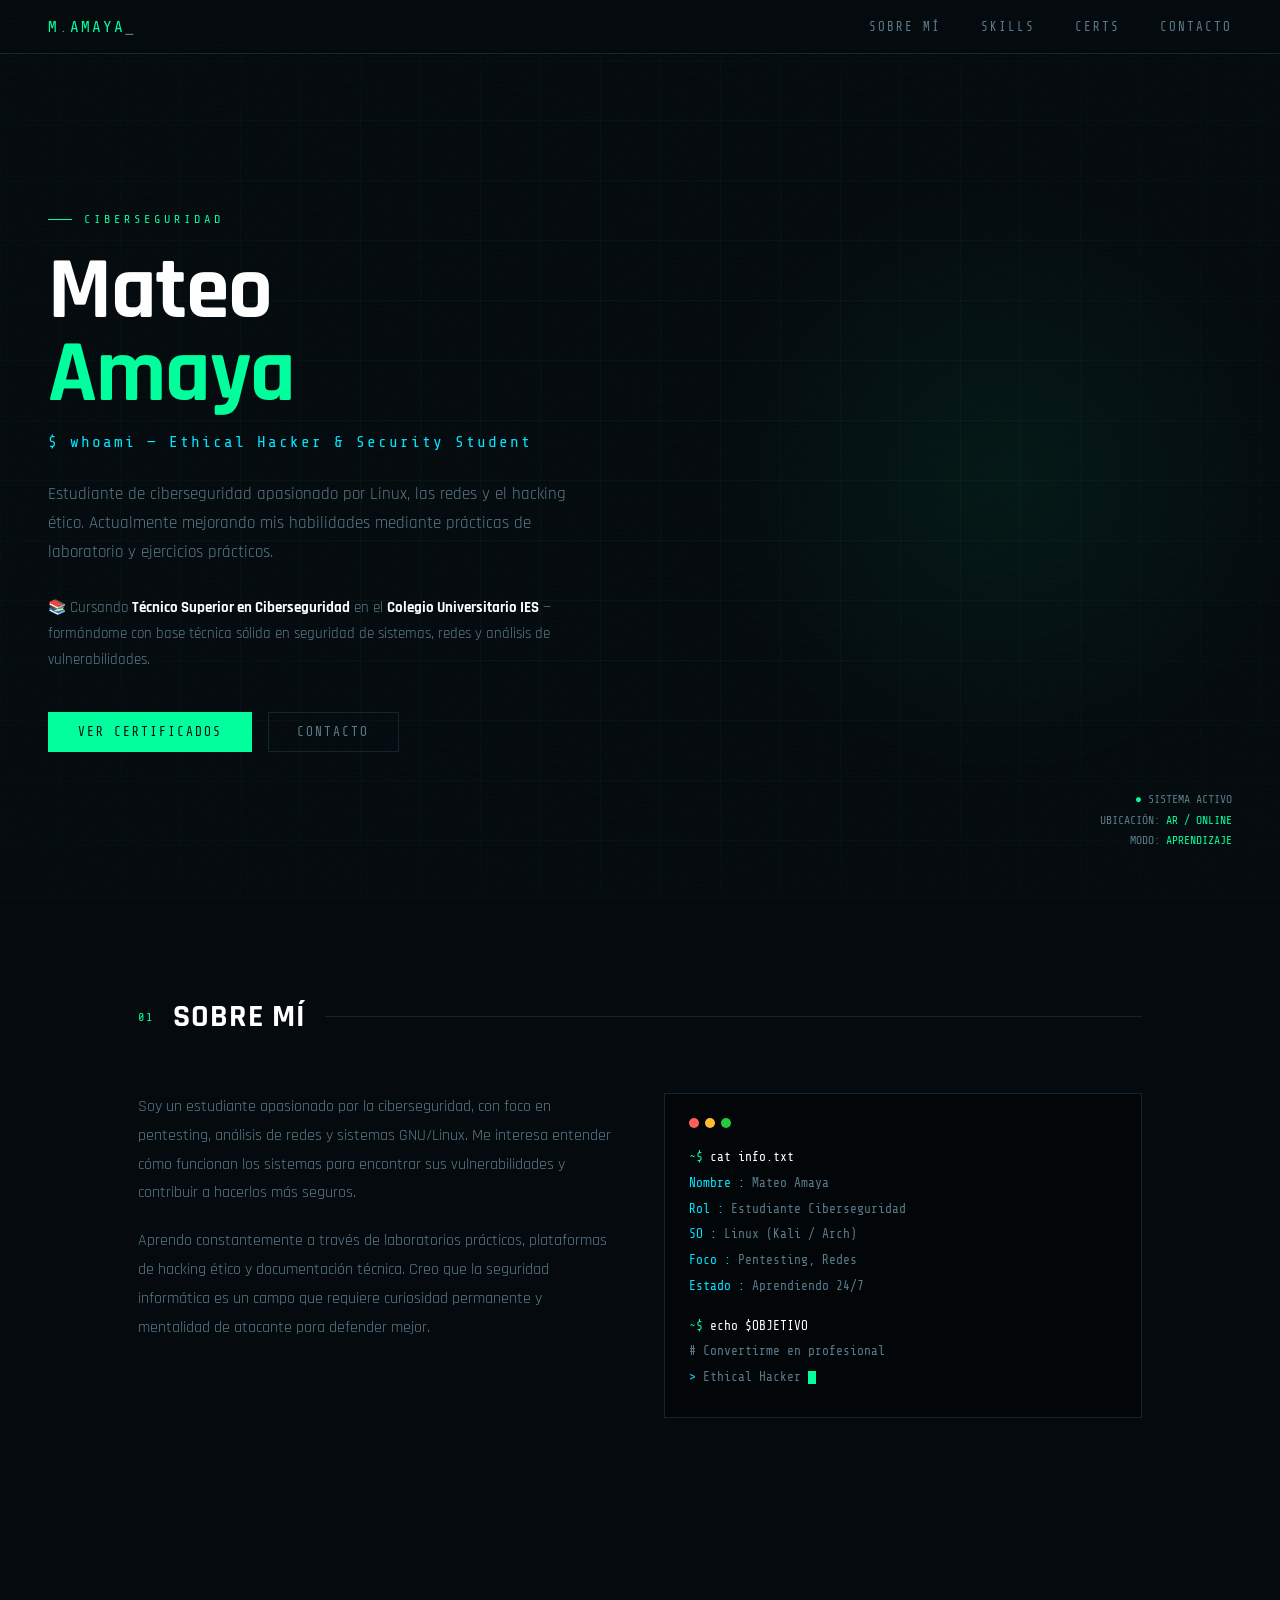
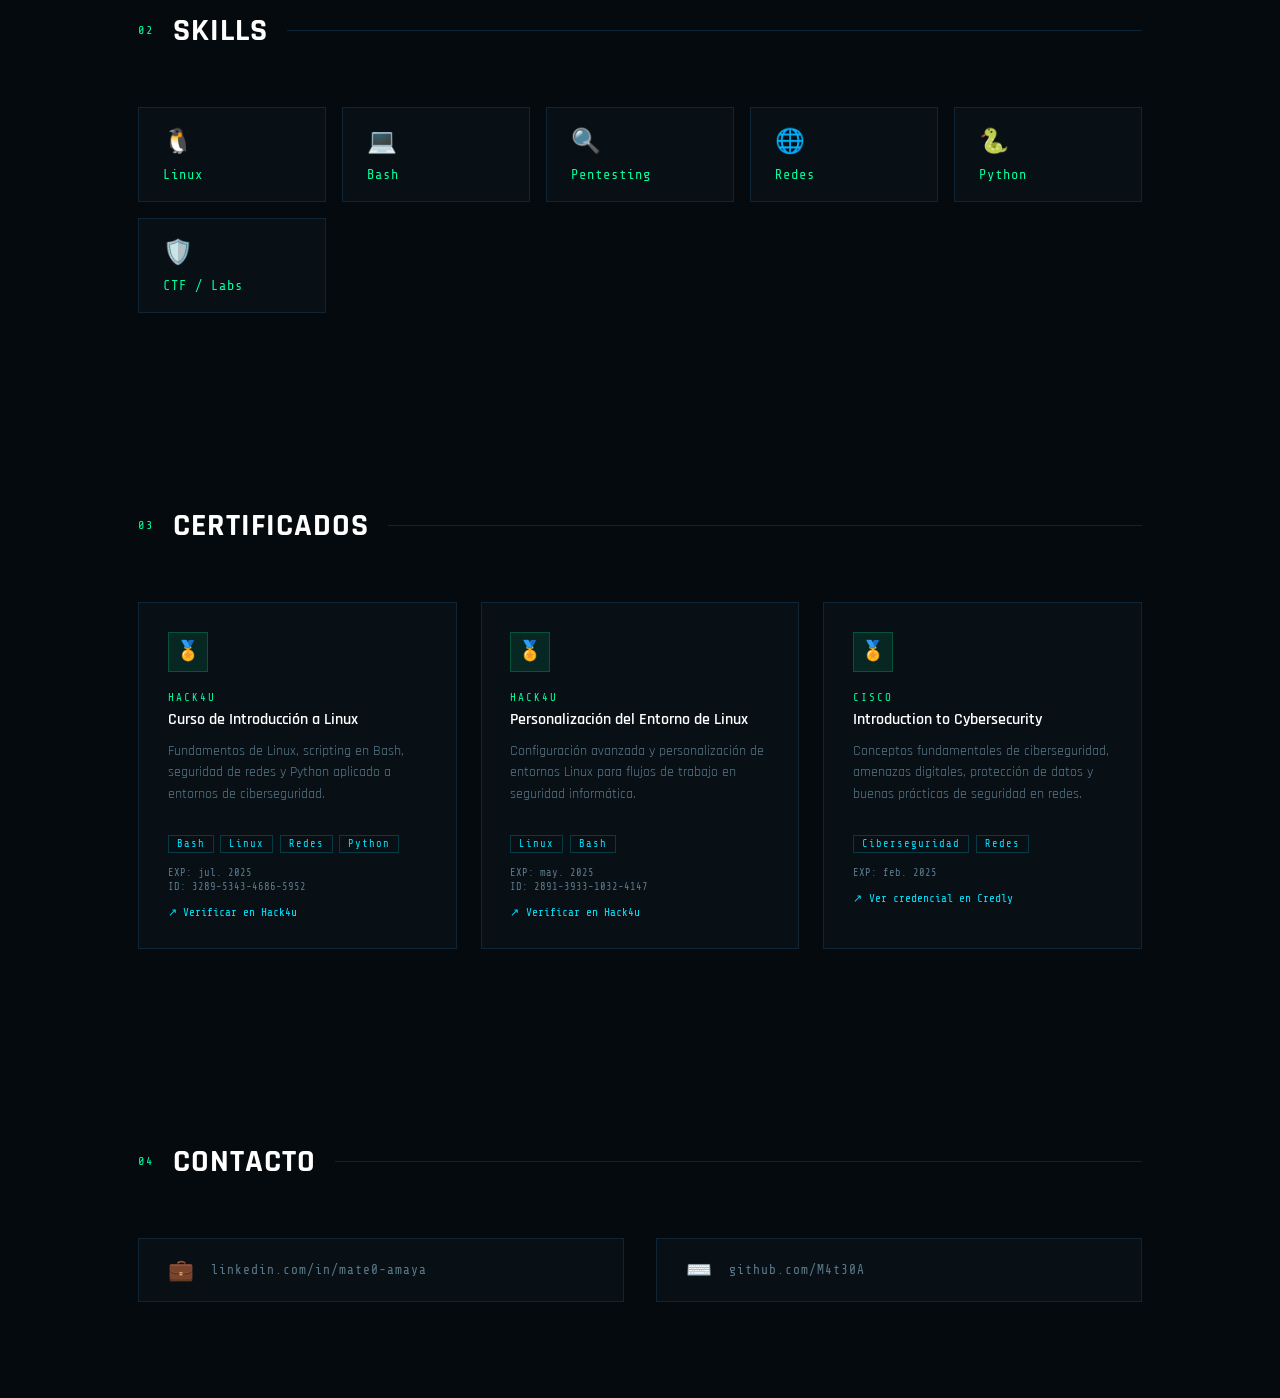
==== index.html @ 2965941e "Add files via upload" ====
<!DOCTYPE html>
<html lang="es">
<head>
  <meta charset="UTF-8" />
  <meta name="viewport" content="width=device-width, initial-scale=1.0"/>
  <title>Mateo Amaya — Ciberseguridad</title>
  <link href="https://fonts.googleapis.com/css2?family=Share+Tech+Mono&family=Rajdhani:wght@300;400;600;700&display=swap" rel="stylesheet"/>
  <style>
    :root {
      --bg: #050a0e;
      --bg2: #0a1218;
      --green: #00ff9d;
      --green-dim: #00cc7a;
      --cyan: #00e5ff;
      --red: #ff3c5c;
      --text: #c8d8e0;
      --text-dim: #5a7a8a;
      --border: #0f2535;
      --card: #080f15;
      --mono: 'Share Tech Mono', monospace;
      --sans: 'Rajdhani', sans-serif;
    }

    * { margin: 0; padding: 0; box-sizing: border-box; }

    html { scroll-behavior: smooth; }

    body {
      background: var(--bg);
      color: var(--text);
      font-family: var(--sans);
      font-size: 16px;
      overflow-x: hidden;
      cursor: default;
    }

    /* SCANLINE OVERLAY */
    body::before {
      content: '';
      position: fixed;
      inset: 0;
      background: repeating-linear-gradient(
        0deg,
        transparent,
        transparent 2px,
        rgba(0,255,157,0.012) 2px,
        rgba(0,255,157,0.012) 4px
      );
      pointer-events: none;
      z-index: 9999;
    }

    /* NOISE TEXTURE */
    body::after {
      content: '';
      position: fixed;
      inset: 0;
      background-image: url("data:image/svg+xml,%3Csvg viewBox='0 0 256 256' xmlns='http://www.w3.org/2000/svg'%3E%3Cfilter id='noise'%3E%3CfeTurbulence type='fractalNoise' baseFrequency='0.9' numOctaves='4' stitchTiles='stitch'/%3E%3C/filter%3E%3Crect width='100%25' height='100%25' filter='url(%23noise)' opacity='0.04'/%3E%3C/svg%3E");
      pointer-events: none;
      z-index: 9998;
      opacity: 0.4;
    }

    /* ===== NAVBAR ===== */
    nav {
      position: fixed;
      top: 0; left: 0; right: 0;
      z-index: 100;
      display: flex;
      align-items: center;
      justify-content: space-between;
      padding: 1rem 3rem;
      background: rgba(5,10,14,0.85);
      backdrop-filter: blur(12px);
      border-bottom: 1px solid var(--border);
    }

    .nav-logo {
      font-family: var(--mono);
      color: var(--green);
      font-size: 1rem;
      letter-spacing: 2px;
    }

    .nav-logo span { color: var(--text-dim); }

    nav ul {
      list-style: none;
      display: flex;
      gap: 2.5rem;
    }

    nav ul a {
      font-family: var(--mono);
      color: var(--text-dim);
      text-decoration: none;
      font-size: 0.78rem;
      letter-spacing: 2px;
      text-transform: uppercase;
      transition: color 0.2s;
      position: relative;
    }

    nav ul a::after {
      content: '';
      position: absolute;
      bottom: -4px; left: 0;
      width: 0; height: 1px;
      background: var(--green);
      transition: width 0.3s;
    }

    nav ul a:hover { color: var(--green); }
    nav ul a:hover::after { width: 100%; }

    /* ===== HERO ===== */
    #hero {
      min-height: 100vh;
      display: flex;
      align-items: center;
      padding: 8rem 3rem 4rem;
      position: relative;
      overflow: hidden;
    }

    .hero-grid-bg {
      position: absolute;
      inset: 0;
      background-image:
        linear-gradient(rgba(0,255,157,0.04) 1px, transparent 1px),
        linear-gradient(90deg, rgba(0,255,157,0.04) 1px, transparent 1px);
      background-size: 60px 60px;
      mask-image: radial-gradient(ellipse 80% 80% at 50% 50%, black 30%, transparent 100%);
    }

    .hero-glow {
      position: absolute;
      top: 20%; left: 55%;
      width: 600px; height: 600px;
      background: radial-gradient(circle, rgba(0,255,157,0.06) 0%, transparent 70%);
      pointer-events: none;
    }

    .hero-content {
      position: relative;
      z-index: 1;
      max-width: 700px;
    }

    .hero-tag {
      font-family: var(--mono);
      color: var(--green);
      font-size: 0.75rem;
      letter-spacing: 4px;
      text-transform: uppercase;
      margin-bottom: 1.5rem;
      display: flex;
      align-items: center;
      gap: 0.75rem;
    }

    .hero-tag::before {
      content: '';
      display: block;
      width: 24px; height: 1px;
      background: var(--green);
    }

    h1 {
      font-family: var(--sans);
      font-weight: 700;
      font-size: clamp(3rem, 7vw, 5.5rem);
      line-height: 0.95;
      letter-spacing: -1px;
      color: #fff;
      margin-bottom: 1rem;
    }

    h1 .accent { color: var(--green); }

    .hero-subtitle {
      font-family: var(--mono);
      color: var(--cyan);
      font-size: 1rem;
      letter-spacing: 2px;
      margin-bottom: 1.8rem;
    }

    .hero-desc {
      color: var(--text-dim);
      font-size: 1.05rem;
      line-height: 1.75;
      max-width: 520px;
      margin-bottom: 2.5rem;
    }

    .hero-btns {
      display: flex;
      gap: 1rem;
      flex-wrap: wrap;
    }

    .btn {
      font-family: var(--mono);
      font-size: 0.8rem;
      letter-spacing: 2px;
      text-transform: uppercase;
      text-decoration: none;
      padding: 0.75rem 1.8rem;
      border: 1px solid;
      transition: all 0.25s;
      position: relative;
      overflow: hidden;
    }

    .btn-primary {
      background: var(--green);
      color: var(--bg);
      border-color: var(--green);
    }

    .btn-primary:hover {
      background: transparent;
      color: var(--green);
    }

    .btn-secondary {
      background: transparent;
      color: var(--text-dim);
      border-color: var(--border);
    }

    .btn-secondary:hover {
      border-color: var(--green);
      color: var(--green);
    }

    /* STATUS TERMINAL */
    .status-bar {
      position: absolute;
      bottom: 3rem; right: 3rem;
      font-family: var(--mono);
      font-size: 0.72rem;
      color: var(--text-dim);
      text-align: right;
      line-height: 1.8;
    }

    .status-bar .live { color: var(--green); }

    /* ===== SECTIONS ===== */
    section {
      padding: 6rem 3rem;
      max-width: 1100px;
      margin: 0 auto;
    }

    .section-header {
      display: flex;
      align-items: center;
      gap: 1.2rem;
      margin-bottom: 3.5rem;
    }

    .section-num {
      font-family: var(--mono);
      color: var(--green);
      font-size: 0.75rem;
      letter-spacing: 2px;
    }

    .section-title {
      font-family: var(--sans);
      font-weight: 700;
      font-size: 2rem;
      color: #fff;
      letter-spacing: 1px;
      text-transform: uppercase;
    }

    .section-line {
      flex: 1;
      height: 1px;
      background: var(--border);
    }


    /* CERT PREVIEW OVERLAY */
    #cert-overlay {
      display: none;
      position: fixed;
      inset: 0;
      z-index: 1000;
      align-items: center;
      justify-content: center;
      pointer-events: none;
    }

    #cert-overlay.visible {
      display: flex;
    }

    #cert-overlay-img {
      width: min(500px, 90vw);
      border: 2px solid var(--green);
      box-shadow: 0 0 40px rgba(0,255,157,0.3), 0 20px 60px rgba(0,0,0,0.9);
      opacity: 0;
      transform: scale(0.9);
      transition: opacity 0.2s, transform 0.2s;
      display: block;
    }

    #cert-overlay.visible #cert-overlay-img {
      opacity: 1;
      transform: scale(1);
    }

    .cert-card.has-link:hover {
      border-color: rgba(0,229,255,0.5);
    }

    .cert-card.has-preview { cursor: zoom-in; }

    /* ===== SKILLS ===== */
    .skills-grid {
      display: grid;
      grid-template-columns: repeat(auto-fill, minmax(180px, 1fr));
      gap: 1rem;
    }

    .skill-card {
      background: var(--card);
      border: 1px solid var(--border);
      padding: 1.2rem 1.5rem;
      position: relative;
      overflow: hidden;
      transition: border-color 0.25s, transform 0.25s;
    }

    .skill-card::before {
      content: '';
      position: absolute;
      top: 0; left: 0;
      width: 3px; height: 0;
      background: var(--green);
      transition: height 0.3s;
    }

    .skill-card:hover { border-color: rgba(0,255,157,0.3); transform: translateY(-3px); }
    .skill-card:hover::before { height: 100%; }

    .skill-icon {
      font-size: 1.5rem;
      margin-bottom: 0.6rem;
    }

    .skill-name {
      font-family: var(--mono);
      color: var(--green);
      font-size: 0.85rem;
      letter-spacing: 1px;
    }



    /* ===== CERTIFICATES ===== */
    .cert-grid {
      display: grid;
      grid-template-columns: repeat(auto-fill, minmax(280px, 1fr));
      gap: 1.5rem;
    }

    .cert-card {
      background: var(--card);
      border: 1px solid var(--border);
      padding: 1.8rem;
      position: relative;
      overflow: hidden;
      transition: border-color 0.3s, transform 0.3s;
    }

    .cert-card::after {
      content: '';
      position: absolute;
      inset: 0;
      background: linear-gradient(135deg, rgba(0,255,157,0.04) 0%, transparent 60%);
      opacity: 0;
      transition: opacity 0.3s;
    }

    .cert-card:hover { border-color: rgba(0,255,157,0.4); transform: translateY(-4px); }
    .cert-card:hover::after { opacity: 1; }

    .cert-badge {
      width: 40px; height: 40px;
      background: rgba(0,255,157,0.1);
      border: 1px solid rgba(0,255,157,0.2);
      display: flex; align-items: center; justify-content: center;
      font-size: 1.2rem;
      margin-bottom: 1.2rem;
    }

    .cert-issuer {
      font-family: var(--mono);
      font-size: 0.68rem;
      color: var(--green);
      letter-spacing: 2px;
      text-transform: uppercase;
      margin-bottom: 0.4rem;
    }

    .cert-name {
      font-family: var(--sans);
      font-weight: 600;
      font-size: 1rem;
      color: #fff;
      margin-bottom: 0.6rem;
      line-height: 1.3;
    }

    .cert-desc {
      font-size: 0.85rem;
      color: var(--text-dim);
      line-height: 1.6;
    }

    .cert-tag {
      display: inline-block;
      margin-top: 1rem;
      font-family: var(--mono);
      font-size: 0.65rem;
      color: var(--cyan);
      border: 1px solid rgba(0,229,255,0.2);
      padding: 2px 8px;
      letter-spacing: 1px;
    }

    /* ADD CERT CARD */
    .cert-add {
      border: 1px dashed var(--border);
      display: flex;
      flex-direction: column;
      align-items: center;
      justify-content: center;
      gap: 0.75rem;
      min-height: 180px;
      color: var(--text-dim);
      font-family: var(--mono);
      font-size: 0.75rem;
      letter-spacing: 2px;
      cursor: pointer;
      transition: border-color 0.3s, color 0.3s;
    }

    .cert-add:hover { border-color: var(--green); color: var(--green); }

    .cert-add .plus {
      font-size: 2rem;
      line-height: 1;
      font-weight: 300;
    }

    /* ===== ABOUT ===== */
    .about-grid {
      display: grid;
      grid-template-columns: 1fr 1fr;
      gap: 3rem;
      align-items: start;
    }

    .about-text p {
      color: var(--text-dim);
      line-height: 1.8;
      font-size: 1rem;
      margin-bottom: 1.2rem;
    }

    .terminal-box {
      background: #020608;
      border: 1px solid var(--border);
      padding: 1.5rem;
      font-family: var(--mono);
      font-size: 0.8rem;
    }

    .terminal-bar {
      display: flex;
      gap: 6px;
      margin-bottom: 1.2rem;
    }

    .dot {
      width: 10px; height: 10px;
      border-radius: 50%;
    }

    .dot-r { background: #ff5f56; }
    .dot-y { background: #ffbd2e; }
    .dot-g { background: #27c93f; }

    .t-line {
      color: var(--text-dim);
      margin-bottom: 4px;
      line-height: 1.7;
    }

    .t-line .prompt { color: var(--green); }
    .t-line .cmd { color: #fff; }
    .t-line .out { color: var(--cyan); }
    .t-line .comment { color: #3a5a6a; }

    /* ===== CONTACT ===== */
    .contact-wrapper {
      display: flex;
      gap: 2rem;
      flex-wrap: wrap;
    }

    .contact-link {
      display: flex;
      align-items: center;
      gap: 1rem;
      background: var(--card);
      border: 1px solid var(--border);
      padding: 1.2rem 1.8rem;
      text-decoration: none;
      color: var(--text-dim);
      font-family: var(--mono);
      font-size: 0.8rem;
      letter-spacing: 1px;
      transition: all 0.25s;
      flex: 1;
      min-width: 200px;
    }

    .contact-link:hover {
      border-color: var(--green);
      color: var(--green);
    }

    .contact-link .icon { font-size: 1.3rem; }

    /* ===== FOOTER ===== */
    footer {
      border-top: 1px solid var(--border);
      padding: 2rem 3rem;
      display: flex;
      justify-content: space-between;
      align-items: center;
      font-family: var(--mono);
      font-size: 0.7rem;
      color: var(--text-dim);
    }

    /* ===== ANIMATIONS ===== */
    @keyframes fadeUp {
      from { opacity: 0; transform: translateY(24px); }
      to   { opacity: 1; transform: translateY(0); }
    }

    @keyframes blink {
      0%, 100% { opacity: 1; }
      50%       { opacity: 0; }
    }

    .hero-content > * {
      animation: fadeUp 0.7s ease both;
    }

    .hero-tag        { animation-delay: 0.1s; }
    .hero-content h1 { animation-delay: 0.25s; }
    .hero-subtitle   { animation-delay: 0.4s; }
    .hero-desc       { animation-delay: 0.5s; }
    .hero-btns       { animation-delay: 0.6s; }

    .cursor {
      display: inline-block;
      width: 8px; height: 1em;
      background: var(--green);
      vertical-align: text-bottom;
      animation: blink 1s step-end infinite;
    }

    /* Responsive */
    @media (max-width: 700px) {
      nav { padding: 1rem 1.5rem; }
      nav ul { gap: 1.2rem; }
      section { padding: 4rem 1.5rem; }
      #hero { padding: 7rem 1.5rem 4rem; }
      .about-grid { grid-template-columns: 1fr; }
      .status-bar { display: none; }
      footer { flex-direction: column; gap: 0.5rem; text-align: center; }
    }
  </style>
</head>
<body>

<!-- NAV -->
<nav>
  <div class="nav-logo">M<span>.</span>AMAYA<span>_</span></div>
  <ul>
    <li><a href="#sobre-mi">Sobre mí</a></li>
    <li><a href="#skills">Skills</a></li>
    <li><a href="#certificados">Certs</a></li>
    <li><a href="#contacto">Contacto</a></li>
  </ul>
</nav>

<!-- HERO -->
<div id="hero">
  <div class="hero-grid-bg"></div>
  <div class="hero-glow"></div>

  <div class="hero-content">
    <div class="hero-tag">Ciberseguridad</div>
    <h1>Mateo<br><span class="accent">Amaya</span></h1>
    <div class="hero-subtitle">$ whoami — Ethical Hacker & Security Student</div>
    <p class="hero-desc">
      Estudiante de ciberseguridad apasionado por Linux, las redes y el hacking ético.
      Actualmente mejorando mis habilidades mediante prácticas de laboratorio y ejercicios prácticos.
    </p>
    <p class="hero-desc" style="font-size:0.92rem; margin-top:-0.8rem;">
      📚 Cursando <strong style="color:#fff;">Técnico Superior en Ciberseguridad</strong> en el
      <strong style="color:#fff;">Colegio Universitario IES</strong> — formándome con base técnica sólida
      en seguridad de sistemas, redes y análisis de vulnerabilidades.
    </p>
    <div class="hero-btns">
      <a href="#certificados" class="btn btn-primary">Ver certificados</a>
      <a href="#contacto" class="btn btn-secondary">Contacto</a>
    </div>
  </div>

  <div class="status-bar">
    <div><span class="live">●</span> SISTEMA ACTIVO</div>
    <div>UBICACIÓN: <span class="live">AR / ONLINE</span></div>
    <div>MODO: <span class="live">APRENDIZAJE</span></div>
  </div>
</div>

<!-- SOBRE MÍ -->
<section id="sobre-mi">
  <div class="section-header">
    <span class="section-num">01</span>
    <h2 class="section-title">Sobre mí</h2>
    <div class="section-line"></div>
  </div>

  <div class="about-grid">
    <div class="about-text">
      <p>
        Soy un estudiante apasionado por la ciberseguridad, con foco en pentesting,
        análisis de redes y sistemas GNU/Linux. Me interesa entender cómo funcionan
        los sistemas para encontrar sus vulnerabilidades y contribuir a hacerlos más seguros.
      </p>
      <p>
        Aprendo constantemente a través de laboratorios prácticos, plataformas de hacking
        ético y documentación técnica. Creo que la seguridad informática es un campo que
        requiere curiosidad permanente y mentalidad de atacante para defender mejor.
      </p>
    </div>

    <div class="terminal-box">
      <div class="terminal-bar">
        <div class="dot dot-r"></div>
        <div class="dot dot-y"></div>
        <div class="dot dot-g"></div>
      </div>
      <div class="t-line"><span class="prompt">~$</span> <span class="cmd">cat info.txt</span></div>
      <div class="t-line"><span class="out">Nombre   : </span>Mateo Amaya</div>
      <div class="t-line"><span class="out">Rol      : </span>Estudiante Ciberseguridad</div>
      <div class="t-line"><span class="out">SO       : </span>Linux (Kali / Arch)</div>
      <div class="t-line"><span class="out">Foco     : </span>Pentesting, Redes</div>
      <div class="t-line"><span class="out">Estado   : </span>Aprendiendo 24/7</div>
      <br>
      <div class="t-line"><span class="prompt">~$</span> <span class="cmd">echo $OBJETIVO</span></div>
      <div class="t-line comment"># Convertirme en profesional</div>
      <div class="t-line"><span class="out">></span> Ethical Hacker <span class="cursor"></span></div>
    </div>
  </div>
</section>

<!-- SKILLS -->
<section id="skills">
  <div class="section-header">
    <span class="section-num">02</span>
    <h2 class="section-title">Skills</h2>
    <div class="section-line"></div>
  </div>

  <div class="skills-grid">
    <div class="skill-card">
      <div class="skill-icon">🐧</div>
      <div class="skill-name">Linux</div>
    </div>
    <div class="skill-card">
      <div class="skill-icon">💻</div>
      <div class="skill-name">Bash</div>
    </div>
    <div class="skill-card">
      <div class="skill-icon">🔍</div>
      <div class="skill-name">Pentesting</div>
    </div>
    <div class="skill-card">
      <div class="skill-icon">🌐</div>
      <div class="skill-name">Redes</div>
    </div>
    <div class="skill-card">
      <div class="skill-icon">🐍</div>
      <div class="skill-name">Python</div>
    </div>
    <div class="skill-card">
      <div class="skill-icon">🛡️</div>
      <div class="skill-name">CTF / Labs</div>
    </div>
  </div>
</section>

<!-- CERTIFICADOS -->
<section id="certificados">
  <div class="section-header">
    <span class="section-num">03</span>
    <h2 class="section-title">Certificados</h2>
    <div class="section-line"></div>
  </div>

  <div class="cert-grid">

    <!-- CERT 1 -->
    <div class="cert-card has-preview has-link" onclick="window.open('https://hack4u.io/check-certificate/','_blank')" style="cursor:pointer;" data-img="[data-uri]">
      <div class="cert-badge">🏅</div>
      <div class="cert-issuer">Hack4u</div>
      <div class="cert-name">Curso de Introducción a Linux</div>
      <div class="cert-desc">Fundamentos de Linux, scripting en Bash, seguridad de redes y Python aplicado a entornos de ciberseguridad.</div>
      <div style="margin-top:0.8rem; display:flex; flex-wrap:wrap; gap:0.4rem;">
        <span class="cert-tag">Bash</span>
        <span class="cert-tag">Linux</span>
        <span class="cert-tag">Redes</span>
        <span class="cert-tag">Python</span>
      </div>
      <div style="margin-top:0.9rem; font-family:var(--mono); font-size:0.65rem; color:var(--text-dim);">
        <div>EXP: jul. 2025</div>
        <div style="margin-top:2px;">ID: 3289-5343-4686-5952</div>
      </div>
      <div style="margin-top:0.8rem; font-family:var(--mono); font-size:0.7rem; color:var(--cyan); display:flex; align-items:center; gap:0.4rem;">
        <span>↗</span><span>Verificar en Hack4u</span>
      </div>
    </div>

    <!-- CERT 2 -->
    <div class="cert-card has-preview has-link" onclick="window.open('https://hack4u.io/check-certificate/','_blank')" style="cursor:pointer;" onclick="window.open('https://hack4u.io/check-certificate/','_blank')" style="cursor:pointer;" data-img="[data-uri]">
      <div class="cert-badge">🏅</div>
      <div class="cert-issuer">Hack4u</div>
      <div class="cert-name">Personalización del Entorno de Linux</div>
      <div class="cert-desc">Configuración avanzada y personalización de entornos Linux para flujos de trabajo en seguridad informática.</div>
      <div style="margin-top:0.8rem; display:flex; flex-wrap:wrap; gap:0.4rem;">
        <span class="cert-tag">Linux</span>
        <span class="cert-tag">Bash</span>
      </div>
      <div style="margin-top:0.9rem; font-family:var(--mono); font-size:0.65rem; color:var(--text-dim);">
        <div>EXP: may. 2025</div>
        <div style="margin-top:2px;">ID: 2891-3933-1032-4147</div>
      </div>
      <div style="margin-top:0.8rem; font-family:var(--mono); font-size:0.7rem; color:var(--cyan); display:flex; align-items:center; gap:0.4rem;">
        <span>↗</span><span>Verificar en Hack4u</span>
      </div>
    </div>

    <!-- CERT 3 -->
    <div class="cert-card has-link" onclick="window.open('https://www.credly.com/badges/89ece436-20bd-4f36-a4b3-9df953eb090a/linked_in_profile','_blank')" style="cursor:pointer;">
      <div class="cert-badge">🏅</div>
      <div class="cert-issuer">Cisco</div>
      <div class="cert-name">Introduction to Cybersecurity</div>
      <div class="cert-desc">Conceptos fundamentales de ciberseguridad, amenazas digitales, protección de datos y buenas prácticas de seguridad en redes.</div>
      <div style="margin-top:0.8rem; display:flex; flex-wrap:wrap; gap:0.4rem;">
        <span class="cert-tag">Ciberseguridad</span>
        <span class="cert-tag">Redes</span>
      </div>
      <div style="margin-top:0.9rem; font-family:var(--mono); font-size:0.65rem; color:var(--text-dim);">
        <div>EXP: feb. 2025</div>
      </div>
      <div style="margin-top:0.8rem; font-family:var(--mono); font-size:0.7rem; color:var(--cyan); display:flex; align-items:center; gap:0.4rem;">
        <span>↗</span><span>Ver credencial en Credly</span>
      </div>
    </div>

  </div>
</section>

<!-- CONTACTO -->
<section id="contacto">
  <div class="section-header">
    <span class="section-num">04</span>
    <h2 class="section-title">Contacto</h2>
    <div class="section-line"></div>
  </div>

  <div class="contact-wrapper">
    <a href="https://linkedin.com/in/mate0-amaya" target="_blank" class="contact-link">
      <span class="icon">💼</span>
      <span>linkedin.com/in/mate0-amaya</span>
    </a>
    <a href="https://github.com/M4t30A" target="_blank" class="contact-link">
      <span class="icon">⌨️</span>
      <span>github.com/M4t30A</span>
    </a>

  </div>
</section>
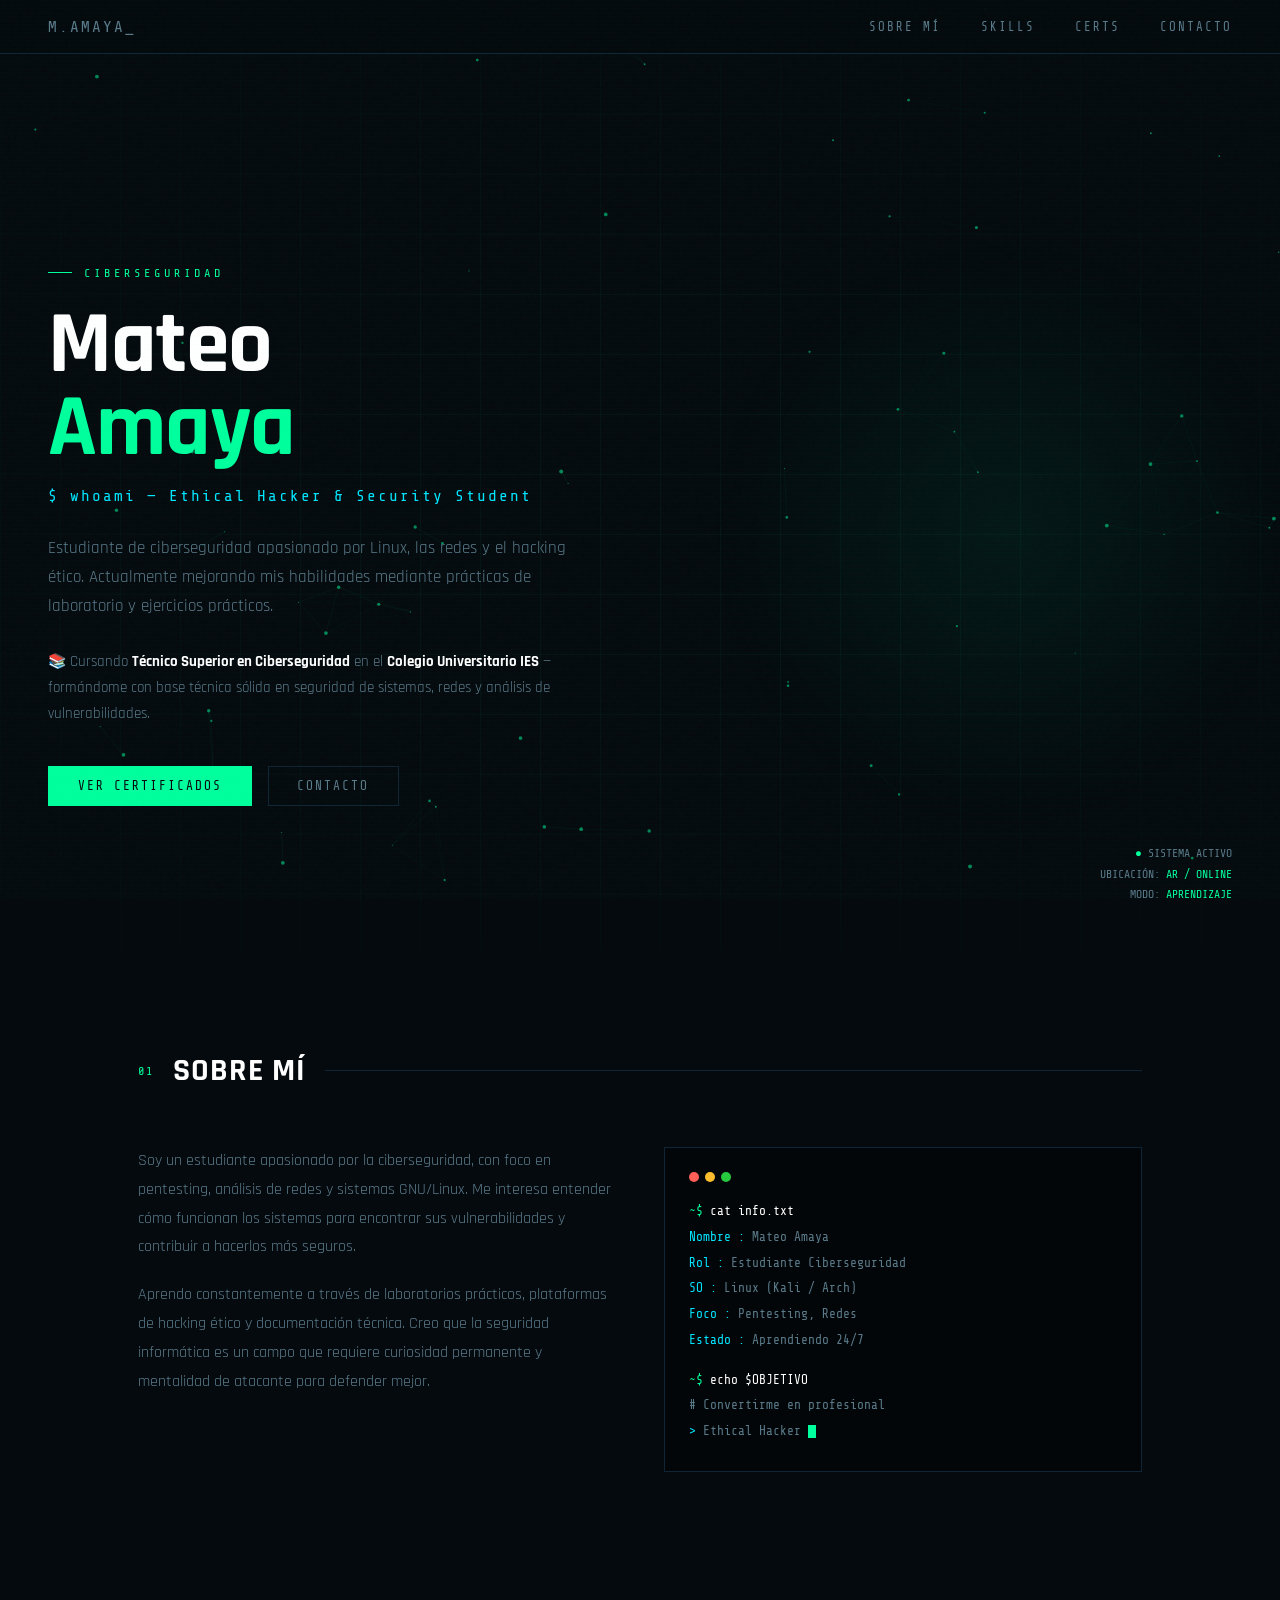
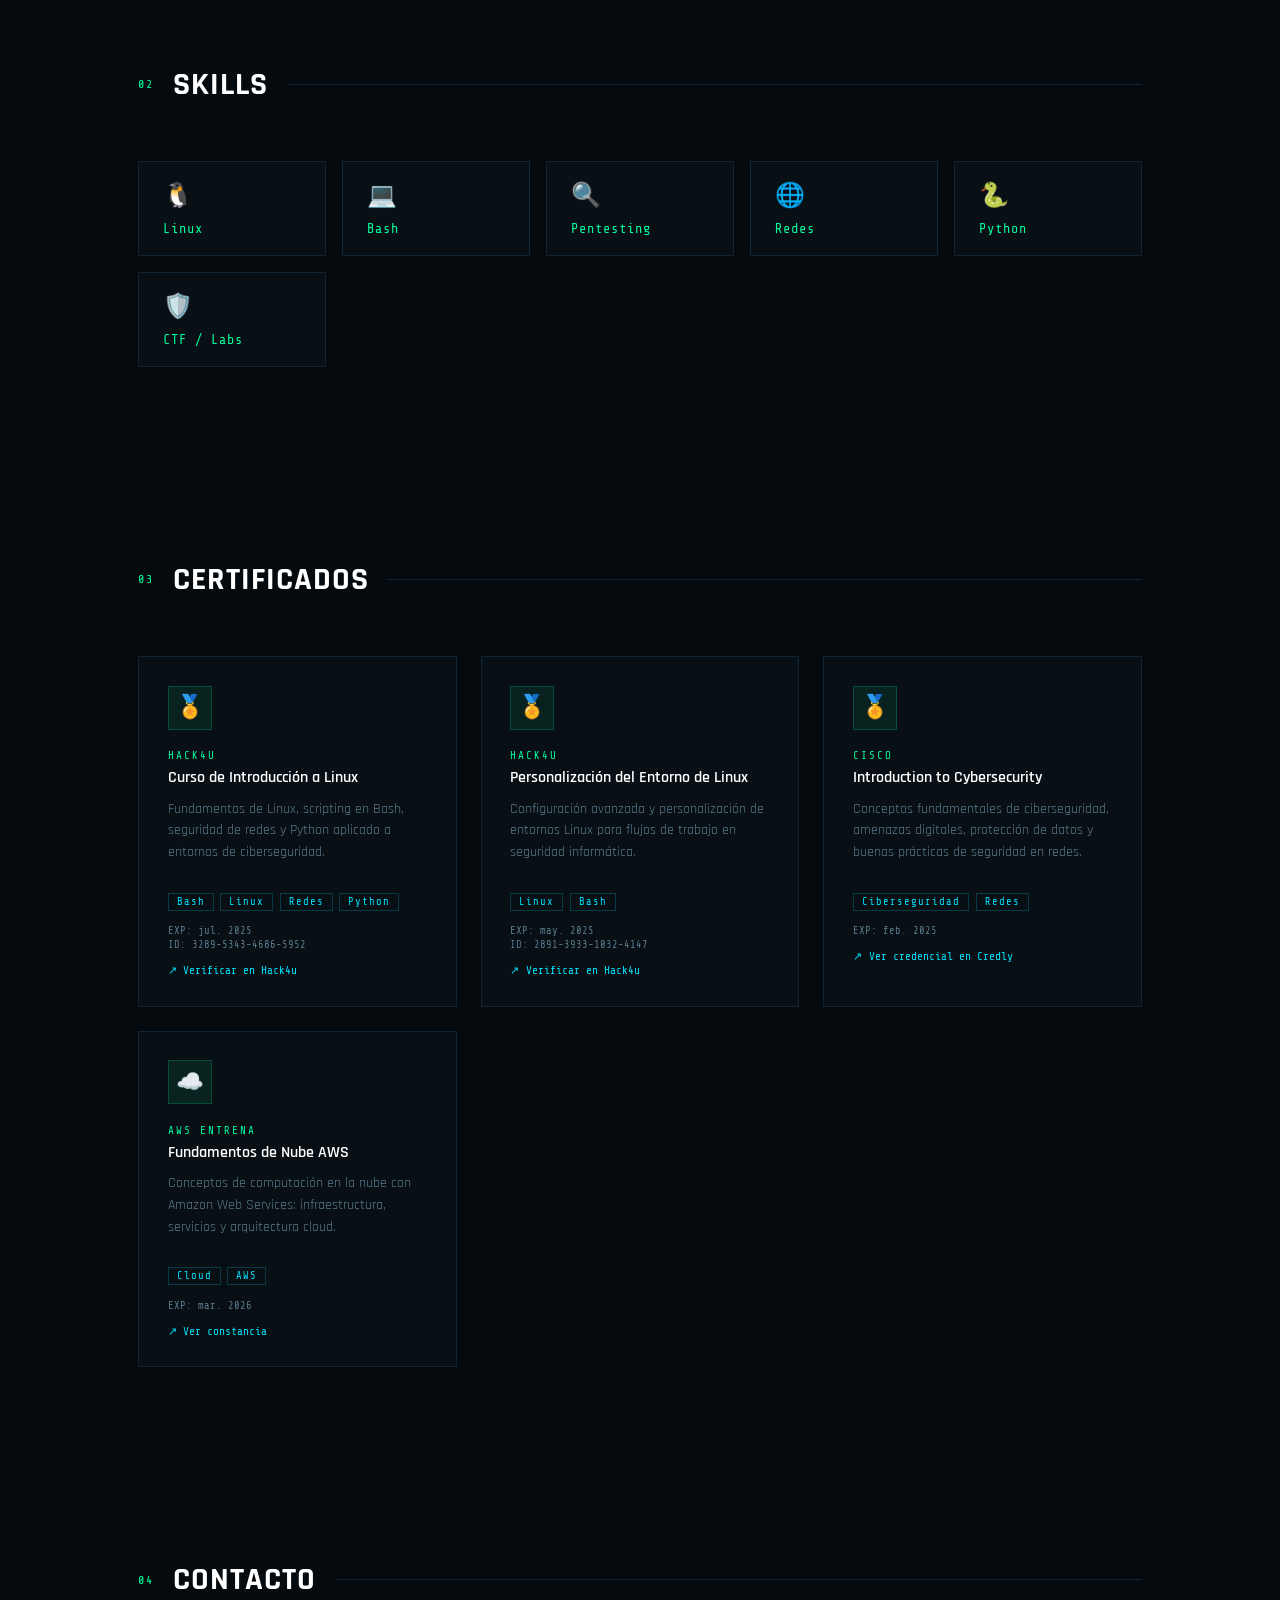
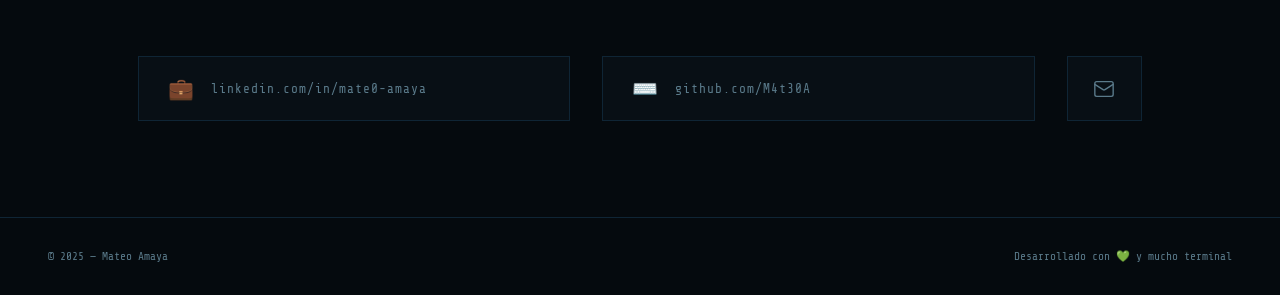
==== commit 365ad6ba: "Update index.html" ====
--- a/index.html
+++ b/index.html
@@ -581,6 +581,74 @@
       animation: blink 1s step-end infinite;
     }
 
+
+    .tw-cursor {
+      color: var(--green);
+      animation: blink 1s step-end infinite;
+    }
+
+
+    /* CERT CARD SPLIT CLICK */
+    .cert-card.has-preview { position: relative; overflow: hidden; }
+
+    .cert-badge-btn {
+      cursor: zoom-in;
+      display: inline-flex;
+      align-items: center;
+      justify-content: center;
+      width: 44px; height: 44px;
+      background: rgba(0,255,157,0.08);
+      border: 1px solid rgba(0,255,157,0.2);
+      font-size: 1.4rem;
+      margin-bottom: 1.2rem;
+      transition: background 0.2s, border-color 0.2s;
+      position: relative;
+      z-index: 2;
+    }
+    .cert-badge-btn:hover {
+      background: rgba(0,255,157,0.18);
+      border-color: var(--green);
+    }
+
+    .cert-body { position: relative; z-index: 2; cursor: pointer; }
+
+    /* Image overlay inside card */
+    .cert-inner-img {
+      position: absolute;
+      inset: 0;
+      background: #000;
+      display: flex;
+      align-items: center;
+      justify-content: center;
+      opacity: 0;
+      pointer-events: none;
+      transition: opacity 0.25s;
+      z-index: 10;
+    }
+    .cert-inner-img.show {
+      opacity: 1;
+      pointer-events: all;
+    }
+    .cert-inner-img img {
+      width: 100%;
+      height: 100%;
+      object-fit: contain;
+      display: block;
+    }
+    .cert-inner-img .close-btn {
+      position: absolute;
+      top: 8px; right: 10px;
+      font-family: var(--mono);
+      font-size: 0.75rem;
+      color: var(--green);
+      cursor: pointer;
+      background: rgba(0,0,0,0.7);
+      padding: 2px 8px;
+      border: 1px solid var(--green);
+      letter-spacing: 1px;
+    }
+    .cert-inner-img .close-btn:hover { background: var(--green); color: #000; }
+
     /* Responsive */
     @media (max-width: 700px) {
       nav { padding: 1rem 1.5rem; }
@@ -591,13 +659,164 @@
       .status-bar { display: none; }
       footer { flex-direction: column; gap: 0.5rem; text-align: center; }
     }
+
+    /* ===== CUSTOM CURSOR ===== */
+    * { cursor: none !important; }
+
+    /* ===== PARTICLES ===== */
+    #particles-canvas {
+      position: fixed;
+      inset: 0;
+      z-index: 0;
+      pointer-events: none;
+    }
+
+    #hero, nav, section, footer {
+      position: relative;
+      z-index: 1;
+    }
+
+    /* ===== SCROLL REVEAL ===== */
+    .reveal {
+      opacity: 0;
+      transform: translateY(32px);
+      transition: opacity 0.7s ease, transform 0.7s ease;
+    }
+    .reveal.visible {
+      opacity: 1;
+      transform: translateY(0);
+    }
+    .reveal-delay-1 { transition-delay: 0.1s; }
+    .reveal-delay-2 { transition-delay: 0.2s; }
+    .reveal-delay-3 { transition-delay: 0.3s; }
+    .reveal-delay-4 { transition-delay: 0.4s; }
+
+    /* ===== GLITCH ===== */
+    .glitch {
+      position: relative;
+    }
+    .glitch::before,
+    .glitch::after {
+      content: attr(data-text);
+      position: absolute;
+      top: 0; left: 0;
+      width: 100%;
+      height: 100%;
+      opacity: 0;
+    }
+    .glitch::before {
+      color: var(--cyan);
+      clip-path: polygon(0 20%, 100% 20%, 100% 40%, 0 40%);
+    }
+    .glitch::after {
+      color: var(--red);
+      clip-path: polygon(0 60%, 100% 60%, 100% 80%, 0 80%);
+    }
+    .glitch.glitching::before {
+      opacity: 0.8;
+      animation: glitch-top 0.15s steps(2) forwards;
+    }
+    .glitch.glitching::after {
+      opacity: 0.8;
+      animation: glitch-bot 0.15s steps(2) forwards;
+    }
+
+    @keyframes glitch-top {
+      0%   { transform: translate(-4px, -2px) skewX(-3deg); }
+      33%  { transform: translate(4px, 2px) skewX(3deg); }
+      66%  { transform: translate(-2px, 1px) skewX(-1deg); }
+      100% { transform: translate(0, 0); }
+    }
+    @keyframes glitch-bot {
+      0%   { transform: translate(4px, 2px) skewX(3deg); }
+      33%  { transform: translate(-4px, -2px) skewX(-3deg); }
+      66%  { transform: translate(2px, -1px) skewX(1deg); }
+      100% { transform: translate(0, 0); }
+    }
+
+
+    /* ===== EASTER EGG: SUDO SU ===== */
+    #sudo-overlay {
+      position: fixed;
+      inset: 0;
+      background: #000;
+      z-index: 999999;
+      display: none;
+      flex-direction: column;
+      align-items: center;
+      justify-content: center;
+      font-family: var(--mono);
+    }
+
+    #sudo-overlay.active { display: flex; }
+
+    #sudo-terminal {
+      width: min(640px, 90vw);
+      border: 1px solid var(--green);
+      box-shadow: 0 0 40px rgba(0,255,157,0.3), 0 0 80px rgba(0,255,157,0.1);
+    }
+
+    .sudo-bar {
+      background: #0a1a0f;
+      padding: 0.6rem 1rem;
+      display: flex;
+      align-items: center;
+      gap: 0.5rem;
+      border-bottom: 1px solid var(--green);
+    }
+
+    .sudo-bar span {
+      color: var(--green);
+      font-size: 0.72rem;
+      letter-spacing: 2px;
+    }
+
+    #sudo-body {
+      background: #000;
+      padding: 1.5rem;
+      min-height: 260px;
+      font-size: 0.82rem;
+      line-height: 2;
+      color: var(--green);
+    }
+
+    .sudo-line { overflow: hidden; white-space: nowrap; }
+    .sudo-line.red   { color: #ff3c5c; }
+    .sudo-line.cyan  { color: var(--cyan); }
+    .sudo-line.white { color: #fff; font-weight: bold; font-size: 1rem; letter-spacing: 2px; }
+    .sudo-line.dim   { color: var(--text-dim); }
+
+    #sudo-close {
+      margin-top: 1.5rem;
+      font-family: var(--mono);
+      font-size: 0.75rem;
+      color: var(--text-dim);
+      letter-spacing: 2px;
+      cursor: pointer;
+      border: 1px solid var(--border);
+      padding: 0.5rem 1.5rem;
+      background: transparent;
+      transition: all 0.2s;
+    }
+    #sudo-close:hover { border-color: var(--green); color: var(--green); }
+
+    .sudo-blink {
+      animation: blink 0.6s step-end infinite;
+    }
+
   </style>
 </head>
 <body>
 
+<!-- PARTICLES CANVAS -->
+<canvas id="particles-canvas"></canvas>
+
+<!-- CUSTOM CURSOR -->
+<canvas id="cursor-canvas"></canvas>
+
 <!-- NAV -->
 <nav>
-  <div class="nav-logo">M<span>.</span>AMAYA<span>_</span></div>
+  <div class="nav-logo"><span id="typewriter"></span><span class="tw-cursor">_</span></div>
   <ul>
     <li><a href="#sobre-mi">Sobre mí</a></li>
     <li><a href="#skills">Skills</a></li>
@@ -613,7 +832,7 @@
 
   <div class="hero-content">
     <div class="hero-tag">Ciberseguridad</div>
-    <h1>Mateo<br><span class="accent">Amaya</span></h1>
+    <h1><span class="glitch" data-text="Mateo">Mateo</span><br><span class="accent glitch" data-text="Amaya">Amaya</span></h1>
     <div class="hero-subtitle">$ whoami — Ethical Hacker & Security Student</div>
     <p class="hero-desc">
       Estudiante de ciberseguridad apasionado por Linux, las redes y el hacking ético.
@@ -639,13 +858,13 @@
 
 <!-- SOBRE MÍ -->
 <section id="sobre-mi">
-  <div class="section-header">
+  <div class="section-header reveal">
     <span class="section-num">01</span>
     <h2 class="section-title">Sobre mí</h2>
     <div class="section-line"></div>
   </div>
 
-  <div class="about-grid">
+  <div class="about-grid reveal">
     <div class="about-text">
       <p>
         Soy un estudiante apasionado por la ciberseguridad, con foco en pentesting,
@@ -681,13 +900,13 @@
 
 <!-- SKILLS -->
 <section id="skills">
-  <div class="section-header">
+  <div class="section-header reveal">
     <span class="section-num">02</span>
     <h2 class="section-title">Skills</h2>
     <div class="section-line"></div>
   </div>
 
-  <div class="skills-grid">
+  <div class="skills-grid reveal">
     <div class="skill-card">
       <div class="skill-icon">🐧</div>
       <div class="skill-name">Linux</div>
@@ -717,17 +936,18 @@
 
 <!-- CERTIFICADOS -->
 <section id="certificados">
-  <div class="section-header">
+  <div class="section-header reveal">
     <span class="section-num">03</span>
     <h2 class="section-title">Certificados</h2>
     <div class="section-line"></div>
   </div>
 
-  <div class="cert-grid">
+  <div class="cert-grid reveal">
 
     <!-- CERT 1 -->
-    <div class="cert-card has-preview has-link" onclick="window.open('https://hack4u.io/check-certificate/','_blank')" style="cursor:pointer;" data-img="[data-uri]">
-      <div class="cert-badge">🏅</div>
+    <div class="cert-card has-preview has-link" data-img="[data-uri]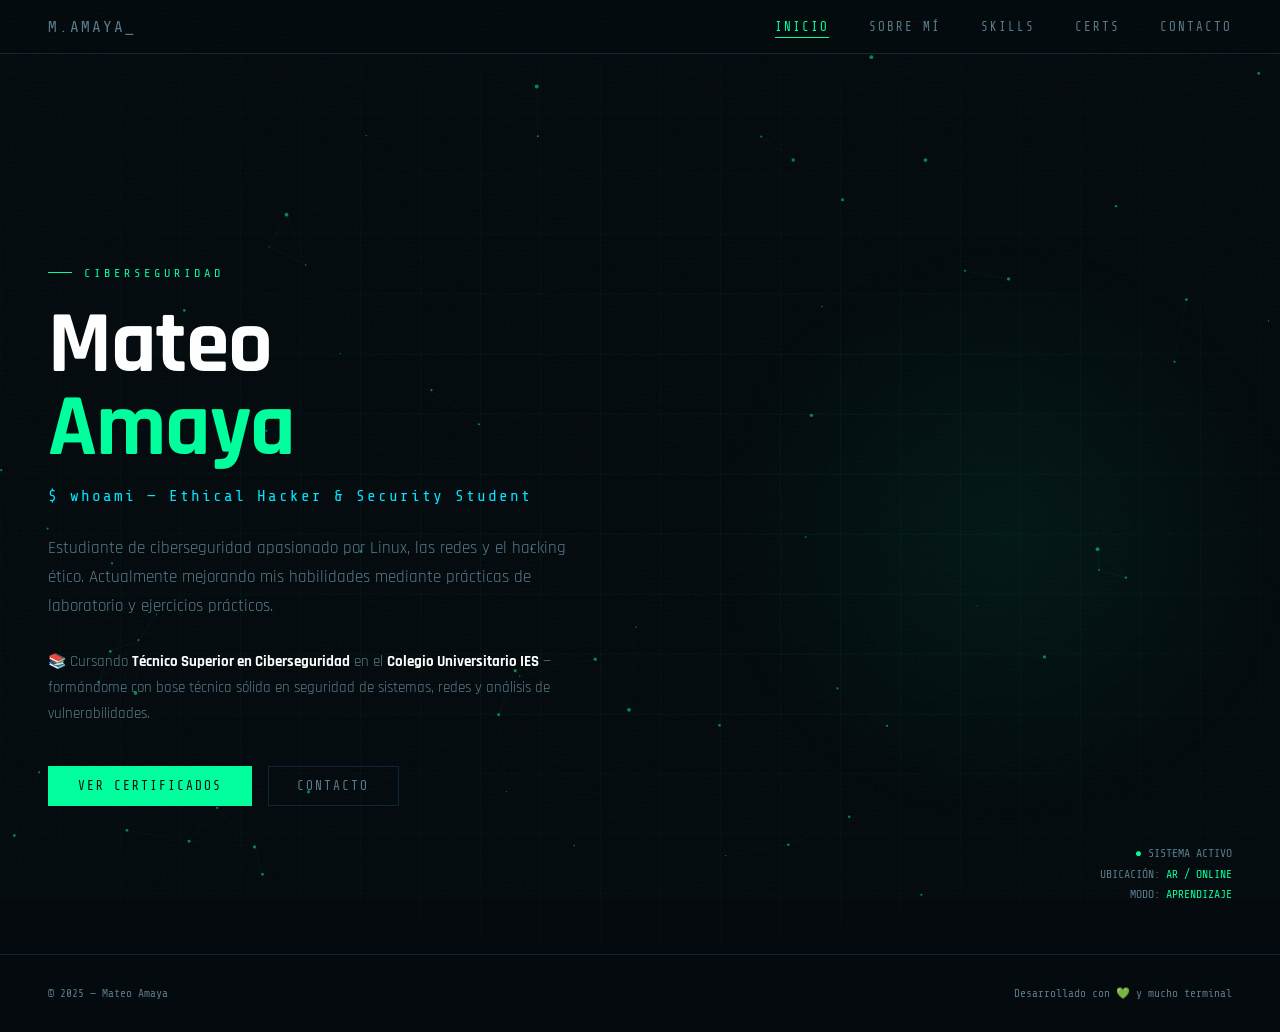
==== commit 65e0c1e0: "Web Actualizada :smile:" ====
--- a/index.html
+++ b/index.html
@@ -5,827 +5,24 @@
   <meta name="viewport" content="width=device-width, initial-scale=1.0"/>
   <title>Mateo Amaya — Ciberseguridad</title>
   <link href="https://fonts.googleapis.com/css2?family=Share+Tech+Mono&family=Rajdhani:wght@300;400;600;700&display=swap" rel="stylesheet"/>
-  <style>
-    :root {
-      --bg: #050a0e;
-      --bg2: #0a1218;
-      --green: #00ff9d;
-      --green-dim: #00cc7a;
-      --cyan: #00e5ff;
-      --red: #ff3c5c;
-      --text: #c8d8e0;
-      --text-dim: #5a7a8a;
-      --border: #0f2535;
-      --card: #080f15;
-      --mono: 'Share Tech Mono', monospace;
-      --sans: 'Rajdhani', sans-serif;
-    }
-
-    * { margin: 0; padding: 0; box-sizing: border-box; }
-
-    html { scroll-behavior: smooth; }
-
-    body {
-      background: var(--bg);
-      color: var(--text);
-      font-family: var(--sans);
-      font-size: 16px;
-      overflow-x: hidden;
-      cursor: default;
-    }
-
-    /* SCANLINE OVERLAY */
-    body::before {
-      content: '';
-      position: fixed;
-      inset: 0;
-      background: repeating-linear-gradient(
-        0deg,
-        transparent,
-        transparent 2px,
-        rgba(0,255,157,0.012) 2px,
-        rgba(0,255,157,0.012) 4px
-      );
-      pointer-events: none;
-      z-index: 9999;
-    }
-
-    /* NOISE TEXTURE */
-    body::after {
-      content: '';
-      position: fixed;
-      inset: 0;
-      background-image: url("data:image/svg+xml,%3Csvg viewBox='0 0 256 256' xmlns='http://www.w3.org/2000/svg'%3E%3Cfilter id='noise'%3E%3CfeTurbulence type='fractalNoise' baseFrequency='0.9' numOctaves='4' stitchTiles='stitch'/%3E%3C/filter%3E%3Crect width='100%25' height='100%25' filter='url(%23noise)' opacity='0.04'/%3E%3C/svg%3E");
-      pointer-events: none;
-      z-index: 9998;
-      opacity: 0.4;
-    }
-
-    /* ===== NAVBAR ===== */
-    nav {
-      position: fixed;
-      top: 0; left: 0; right: 0;
-      z-index: 100;
-      display: flex;
-      align-items: center;
-      justify-content: space-between;
-      padding: 1rem 3rem;
-      background: rgba(5,10,14,0.85);
-      backdrop-filter: blur(12px);
-      border-bottom: 1px solid var(--border);
-    }
-
-    .nav-logo {
-      font-family: var(--mono);
-      color: var(--green);
-      font-size: 1rem;
-      letter-spacing: 2px;
-    }
-
-    .nav-logo span { color: var(--text-dim); }
-
-    nav ul {
-      list-style: none;
-      display: flex;
-      gap: 2.5rem;
-    }
-
-    nav ul a {
-      font-family: var(--mono);
-      color: var(--text-dim);
-      text-decoration: none;
-      font-size: 0.78rem;
-      letter-spacing: 2px;
-      text-transform: uppercase;
-      transition: color 0.2s;
-      position: relative;
-    }
-
-    nav ul a::after {
-      content: '';
-      position: absolute;
-      bottom: -4px; left: 0;
-      width: 0; height: 1px;
-      background: var(--green);
-      transition: width 0.3s;
-    }
-
-    nav ul a:hover { color: var(--green); }
-    nav ul a:hover::after { width: 100%; }
-
-    /* ===== HERO ===== */
-    #hero {
-      min-height: 100vh;
-      display: flex;
-      align-items: center;
-      padding: 8rem 3rem 4rem;
-      position: relative;
-      overflow: hidden;
-    }
-
-    .hero-grid-bg {
-      position: absolute;
-      inset: 0;
-      background-image:
-        linear-gradient(rgba(0,255,157,0.04) 1px, transparent 1px),
-        linear-gradient(90deg, rgba(0,255,157,0.04) 1px, transparent 1px);
-      background-size: 60px 60px;
-      mask-image: radial-gradient(ellipse 80% 80% at 50% 50%, black 30%, transparent 100%);
-    }
-
-    .hero-glow {
-      position: absolute;
-      top: 20%; left: 55%;
-      width: 600px; height: 600px;
-      background: radial-gradient(circle, rgba(0,255,157,0.06) 0%, transparent 70%);
-      pointer-events: none;
-    }
-
-    .hero-content {
-      position: relative;
-      z-index: 1;
-      max-width: 700px;
-    }
-
-    .hero-tag {
-      font-family: var(--mono);
-      color: var(--green);
-      font-size: 0.75rem;
-      letter-spacing: 4px;
-      text-transform: uppercase;
-      margin-bottom: 1.5rem;
-      display: flex;
-      align-items: center;
-      gap: 0.75rem;
-    }
-
-    .hero-tag::before {
-      content: '';
-      display: block;
-      width: 24px; height: 1px;
-      background: var(--green);
-    }
-
-    h1 {
-      font-family: var(--sans);
-      font-weight: 700;
-      font-size: clamp(3rem, 7vw, 5.5rem);
-      line-height: 0.95;
-      letter-spacing: -1px;
-      color: #fff;
-      margin-bottom: 1rem;
-    }
-
-    h1 .accent { color: var(--green); }
-
-    .hero-subtitle {
-      font-family: var(--mono);
-      color: var(--cyan);
-      font-size: 1rem;
-      letter-spacing: 2px;
-      margin-bottom: 1.8rem;
-    }
-
-    .hero-desc {
-      color: var(--text-dim);
-      font-size: 1.05rem;
-      line-height: 1.75;
-      max-width: 520px;
-      margin-bottom: 2.5rem;
-    }
-
-    .hero-btns {
-      display: flex;
-      gap: 1rem;
-      flex-wrap: wrap;
-    }
-
-    .btn {
-      font-family: var(--mono);
-      font-size: 0.8rem;
-      letter-spacing: 2px;
-      text-transform: uppercase;
-      text-decoration: none;
-      padding: 0.75rem 1.8rem;
-      border: 1px solid;
-      transition: all 0.25s;
-      position: relative;
-      overflow: hidden;
-    }
-
-    .btn-primary {
-      background: var(--green);
-      color: var(--bg);
-      border-color: var(--green);
-    }
-
-    .btn-primary:hover {
-      background: transparent;
-      color: var(--green);
-    }
-
-    .btn-secondary {
-      background: transparent;
-      color: var(--text-dim);
-      border-color: var(--border);
-    }
-
-    .btn-secondary:hover {
-      border-color: var(--green);
-      color: var(--green);
-    }
-
-    /* STATUS TERMINAL */
-    .status-bar {
-      position: absolute;
-      bottom: 3rem; right: 3rem;
-      font-family: var(--mono);
-      font-size: 0.72rem;
-      color: var(--text-dim);
-      text-align: right;
-      line-height: 1.8;
-    }
-
-    .status-bar .live { color: var(--green); }
-
-    /* ===== SECTIONS ===== */
-    section {
-      padding: 6rem 3rem;
-      max-width: 1100px;
-      margin: 0 auto;
-    }
-
-    .section-header {
-      display: flex;
-      align-items: center;
-      gap: 1.2rem;
-      margin-bottom: 3.5rem;
-    }
-
-    .section-num {
-      font-family: var(--mono);
-      color: var(--green);
-      font-size: 0.75rem;
-      letter-spacing: 2px;
-    }
-
-    .section-title {
-      font-family: var(--sans);
-      font-weight: 700;
-      font-size: 2rem;
-      color: #fff;
-      letter-spacing: 1px;
-      text-transform: uppercase;
-    }
-
-    .section-line {
-      flex: 1;
-      height: 1px;
-      background: var(--border);
-    }
-
-
-    /* CERT PREVIEW OVERLAY */
-    #cert-overlay {
-      display: none;
-      position: fixed;
-      inset: 0;
-      z-index: 1000;
-      align-items: center;
-      justify-content: center;
-      pointer-events: none;
-    }
-
-    #cert-overlay.visible {
-      display: flex;
-    }
-
-    #cert-overlay-img {
-      width: min(500px, 90vw);
-      border: 2px solid var(--green);
-      box-shadow: 0 0 40px rgba(0,255,157,0.3), 0 20px 60px rgba(0,0,0,0.9);
-      opacity: 0;
-      transform: scale(0.9);
-      transition: opacity 0.2s, transform 0.2s;
-      display: block;
-    }
-
-    #cert-overlay.visible #cert-overlay-img {
-      opacity: 1;
-      transform: scale(1);
-    }
-
-    .cert-card.has-link:hover {
-      border-color: rgba(0,229,255,0.5);
-    }
-
-    .cert-card.has-preview { cursor: zoom-in; }
-
-    /* ===== SKILLS ===== */
-    .skills-grid {
-      display: grid;
-      grid-template-columns: repeat(auto-fill, minmax(180px, 1fr));
-      gap: 1rem;
-    }
-
-    .skill-card {
-      background: var(--card);
-      border: 1px solid var(--border);
-      padding: 1.2rem 1.5rem;
-      position: relative;
-      overflow: hidden;
-      transition: border-color 0.25s, transform 0.25s;
-    }
-
-    .skill-card::before {
-      content: '';
-      position: absolute;
-      top: 0; left: 0;
-      width: 3px; height: 0;
-      background: var(--green);
-      transition: height 0.3s;
-    }
-
-    .skill-card:hover { border-color: rgba(0,255,157,0.3); transform: translateY(-3px); }
-    .skill-card:hover::before { height: 100%; }
-
-    .skill-icon {
-      font-size: 1.5rem;
-      margin-bottom: 0.6rem;
-    }
-
-    .skill-name {
-      font-family: var(--mono);
-      color: var(--green);
-      font-size: 0.85rem;
-      letter-spacing: 1px;
-    }
-
-
-
-    /* ===== CERTIFICATES ===== */
-    .cert-grid {
-      display: grid;
-      grid-template-columns: repeat(auto-fill, minmax(280px, 1fr));
-      gap: 1.5rem;
-    }
-
-    .cert-card {
-      background: var(--card);
-      border: 1px solid var(--border);
-      padding: 1.8rem;
-      position: relative;
-      overflow: hidden;
-      transition: border-color 0.3s, transform 0.3s;
-    }
-
-    .cert-card::after {
-      content: '';
-      position: absolute;
-      inset: 0;
-      background: linear-gradient(135deg, rgba(0,255,157,0.04) 0%, transparent 60%);
-      opacity: 0;
-      transition: opacity 0.3s;
-    }
-
-    .cert-card:hover { border-color: rgba(0,255,157,0.4); transform: translateY(-4px); }
-    .cert-card:hover::after { opacity: 1; }
-
-    .cert-badge {
-      width: 40px; height: 40px;
-      background: rgba(0,255,157,0.1);
-      border: 1px solid rgba(0,255,157,0.2);
-      display: flex; align-items: center; justify-content: center;
-      font-size: 1.2rem;
-      margin-bottom: 1.2rem;
-    }
-
-    .cert-issuer {
-      font-family: var(--mono);
-      font-size: 0.68rem;
-      color: var(--green);
-      letter-spacing: 2px;
-      text-transform: uppercase;
-      margin-bottom: 0.4rem;
-    }
-
-    .cert-name {
-      font-family: var(--sans);
-      font-weight: 600;
-      font-size: 1rem;
-      color: #fff;
-      margin-bottom: 0.6rem;
-      line-height: 1.3;
-    }
-
-    .cert-desc {
-      font-size: 0.85rem;
-      color: var(--text-dim);
-      line-height: 1.6;
-    }
-
-    .cert-tag {
-      display: inline-block;
-      margin-top: 1rem;
-      font-family: var(--mono);
-      font-size: 0.65rem;
-      color: var(--cyan);
-      border: 1px solid rgba(0,229,255,0.2);
-      padding: 2px 8px;
-      letter-spacing: 1px;
-    }
-
-    /* ADD CERT CARD */
-    .cert-add {
-      border: 1px dashed var(--border);
-      display: flex;
-      flex-direction: column;
-      align-items: center;
-      justify-content: center;
-      gap: 0.75rem;
-      min-height: 180px;
-      color: var(--text-dim);
-      font-family: var(--mono);
-      font-size: 0.75rem;
-      letter-spacing: 2px;
-      cursor: pointer;
-      transition: border-color 0.3s, color 0.3s;
-    }
-
-    .cert-add:hover { border-color: var(--green); color: var(--green); }
-
-    .cert-add .plus {
-      font-size: 2rem;
-      line-height: 1;
-      font-weight: 300;
-    }
-
-    /* ===== ABOUT ===== */
-    .about-grid {
-      display: grid;
-      grid-template-columns: 1fr 1fr;
-      gap: 3rem;
-      align-items: start;
-    }
-
-    .about-text p {
-      color: var(--text-dim);
-      line-height: 1.8;
-      font-size: 1rem;
-      margin-bottom: 1.2rem;
-    }
-
-    .terminal-box {
-      background: #020608;
-      border: 1px solid var(--border);
-      padding: 1.5rem;
-      font-family: var(--mono);
-      font-size: 0.8rem;
-    }
-
-    .terminal-bar {
-      display: flex;
-      gap: 6px;
-      margin-bottom: 1.2rem;
-    }
-
-    .dot {
-      width: 10px; height: 10px;
-      border-radius: 50%;
-    }
-
-    .dot-r { background: #ff5f56; }
-    .dot-y { background: #ffbd2e; }
-    .dot-g { background: #27c93f; }
-
-    .t-line {
-      color: var(--text-dim);
-      margin-bottom: 4px;
-      line-height: 1.7;
-    }
-
-    .t-line .prompt { color: var(--green); }
-    .t-line .cmd { color: #fff; }
-    .t-line .out { color: var(--cyan); }
-    .t-line .comment { color: #3a5a6a; }
-
-    /* ===== CONTACT ===== */
-    .contact-wrapper {
-      display: flex;
-      gap: 2rem;
-      flex-wrap: wrap;
-    }
-
-    .contact-link {
-      display: flex;
-      align-items: center;
-      gap: 1rem;
-      background: var(--card);
-      border: 1px solid var(--border);
-      padding: 1.2rem 1.8rem;
-      text-decoration: none;
-      color: var(--text-dim);
-      font-family: var(--mono);
-      font-size: 0.8rem;
-      letter-spacing: 1px;
-      transition: all 0.25s;
-      flex: 1;
-      min-width: 200px;
-    }
-
-    .contact-link:hover {
-      border-color: var(--green);
-      color: var(--green);
-    }
-
-    .contact-link .icon { font-size: 1.3rem; }
-
-    /* ===== FOOTER ===== */
-    footer {
-      border-top: 1px solid var(--border);
-      padding: 2rem 3rem;
-      display: flex;
-      justify-content: space-between;
-      align-items: center;
-      font-family: var(--mono);
-      font-size: 0.7rem;
-      color: var(--text-dim);
-    }
-
-    /* ===== ANIMATIONS ===== */
-    @keyframes fadeUp {
-      from { opacity: 0; transform: translateY(24px); }
-      to   { opacity: 1; transform: translateY(0); }
-    }
-
-    @keyframes blink {
-      0%, 100% { opacity: 1; }
-      50%       { opacity: 0; }
-    }
-
-    .hero-content > * {
-      animation: fadeUp 0.7s ease both;
-    }
-
-    .hero-tag        { animation-delay: 0.1s; }
-    .hero-content h1 { animation-delay: 0.25s; }
-    .hero-subtitle   { animation-delay: 0.4s; }
-    .hero-desc       { animation-delay: 0.5s; }
-    .hero-btns       { animation-delay: 0.6s; }
-
-    .cursor {
-      display: inline-block;
-      width: 8px; height: 1em;
-      background: var(--green);
-      vertical-align: text-bottom;
-      animation: blink 1s step-end infinite;
-    }
-
-
-    .tw-cursor {
-      color: var(--green);
-      animation: blink 1s step-end infinite;
-    }
-
-
-    /* CERT CARD SPLIT CLICK */
-    .cert-card.has-preview { position: relative; overflow: hidden; }
-
-    .cert-badge-btn {
-      cursor: zoom-in;
-      display: inline-flex;
-      align-items: center;
-      justify-content: center;
-      width: 44px; height: 44px;
-      background: rgba(0,255,157,0.08);
-      border: 1px solid rgba(0,255,157,0.2);
-      font-size: 1.4rem;
-      margin-bottom: 1.2rem;
-      transition: background 0.2s, border-color 0.2s;
-      position: relative;
-      z-index: 2;
-    }
-    .cert-badge-btn:hover {
-      background: rgba(0,255,157,0.18);
-      border-color: var(--green);
-    }
-
-    .cert-body { position: relative; z-index: 2; cursor: pointer; }
-
-    /* Image overlay inside card */
-    .cert-inner-img {
-      position: absolute;
-      inset: 0;
-      background: #000;
-      display: flex;
-      align-items: center;
-      justify-content: center;
-      opacity: 0;
-      pointer-events: none;
-      transition: opacity 0.25s;
-      z-index: 10;
-    }
-    .cert-inner-img.show {
-      opacity: 1;
-      pointer-events: all;
-    }
-    .cert-inner-img img {
-      width: 100%;
-      height: 100%;
-      object-fit: contain;
-      display: block;
-    }
-    .cert-inner-img .close-btn {
-      position: absolute;
-      top: 8px; right: 10px;
-      font-family: var(--mono);
-      font-size: 0.75rem;
-      color: var(--green);
-      cursor: pointer;
-      background: rgba(0,0,0,0.7);
-      padding: 2px 8px;
-      border: 1px solid var(--green);
-      letter-spacing: 1px;
-    }
-    .cert-inner-img .close-btn:hover { background: var(--green); color: #000; }
-
-    /* Responsive */
-    @media (max-width: 700px) {
-      nav { padding: 1rem 1.5rem; }
-      nav ul { gap: 1.2rem; }
-      section { padding: 4rem 1.5rem; }
-      #hero { padding: 7rem 1.5rem 4rem; }
-      .about-grid { grid-template-columns: 1fr; }
-      .status-bar { display: none; }
-      footer { flex-direction: column; gap: 0.5rem; text-align: center; }
-    }
-
-    /* ===== CUSTOM CURSOR ===== */
-    * { cursor: none !important; }
-
-    /* ===== PARTICLES ===== */
-    #particles-canvas {
-      position: fixed;
-      inset: 0;
-      z-index: 0;
-      pointer-events: none;
-    }
-
-    #hero, nav, section, footer {
-      position: relative;
-      z-index: 1;
-    }
-
-    /* ===== SCROLL REVEAL ===== */
-    .reveal {
-      opacity: 0;
-      transform: translateY(32px);
-      transition: opacity 0.7s ease, transform 0.7s ease;
-    }
-    .reveal.visible {
-      opacity: 1;
-      transform: translateY(0);
-    }
-    .reveal-delay-1 { transition-delay: 0.1s; }
-    .reveal-delay-2 { transition-delay: 0.2s; }
-    .reveal-delay-3 { transition-delay: 0.3s; }
-    .reveal-delay-4 { transition-delay: 0.4s; }
-
-    /* ===== GLITCH ===== */
-    .glitch {
-      position: relative;
-    }
-    .glitch::before,
-    .glitch::after {
-      content: attr(data-text);
-      position: absolute;
-      top: 0; left: 0;
-      width: 100%;
-      height: 100%;
-      opacity: 0;
-    }
-    .glitch::before {
-      color: var(--cyan);
-      clip-path: polygon(0 20%, 100% 20%, 100% 40%, 0 40%);
-    }
-    .glitch::after {
-      color: var(--red);
-      clip-path: polygon(0 60%, 100% 60%, 100% 80%, 0 80%);
-    }
-    .glitch.glitching::before {
-      opacity: 0.8;
-      animation: glitch-top 0.15s steps(2) forwards;
-    }
-    .glitch.glitching::after {
-      opacity: 0.8;
-      animation: glitch-bot 0.15s steps(2) forwards;
-    }
-
-    @keyframes glitch-top {
-      0%   { transform: translate(-4px, -2px) skewX(-3deg); }
-      33%  { transform: translate(4px, 2px) skewX(3deg); }
-      66%  { transform: translate(-2px, 1px) skewX(-1deg); }
-      100% { transform: translate(0, 0); }
-    }
-    @keyframes glitch-bot {
-      0%   { transform: translate(4px, 2px) skewX(3deg); }
-      33%  { transform: translate(-4px, -2px) skewX(-3deg); }
-      66%  { transform: translate(2px, -1px) skewX(1deg); }
-      100% { transform: translate(0, 0); }
-    }
-
-
-    /* ===== EASTER EGG: SUDO SU ===== */
-    #sudo-overlay {
-      position: fixed;
-      inset: 0;
-      background: #000;
-      z-index: 999999;
-      display: none;
-      flex-direction: column;
-      align-items: center;
-      justify-content: center;
-      font-family: var(--mono);
-    }
-
-    #sudo-overlay.active { display: flex; }
-
-    #sudo-terminal {
-      width: min(640px, 90vw);
-      border: 1px solid var(--green);
-      box-shadow: 0 0 40px rgba(0,255,157,0.3), 0 0 80px rgba(0,255,157,0.1);
-    }
-
-    .sudo-bar {
-      background: #0a1a0f;
-      padding: 0.6rem 1rem;
-      display: flex;
-      align-items: center;
-      gap: 0.5rem;
-      border-bottom: 1px solid var(--green);
-    }
-
-    .sudo-bar span {
-      color: var(--green);
-      font-size: 0.72rem;
-      letter-spacing: 2px;
-    }
-
-    #sudo-body {
-      background: #000;
-      padding: 1.5rem;
-      min-height: 260px;
-      font-size: 0.82rem;
-      line-height: 2;
-      color: var(--green);
-    }
-
-    .sudo-line { overflow: hidden; white-space: nowrap; }
-    .sudo-line.red   { color: #ff3c5c; }
-    .sudo-line.cyan  { color: var(--cyan); }
-    .sudo-line.white { color: #fff; font-weight: bold; font-size: 1rem; letter-spacing: 2px; }
-    .sudo-line.dim   { color: var(--text-dim); }
-
-    #sudo-close {
-      margin-top: 1.5rem;
-      font-family: var(--mono);
-      font-size: 0.75rem;
-      color: var(--text-dim);
-      letter-spacing: 2px;
-      cursor: pointer;
-      border: 1px solid var(--border);
-      padding: 0.5rem 1.5rem;
-      background: transparent;
-      transition: all 0.2s;
-    }
-    #sudo-close:hover { border-color: var(--green); color: var(--green); }
-
-    .sudo-blink {
-      animation: blink 0.6s step-end infinite;
-    }
-
-  </style>
+  <link rel="stylesheet" href="css/style.css">
 </head>
 <body>
 
-<!-- PARTICLES CANVAS -->
 <canvas id="particles-canvas"></canvas>
-
-<!-- CUSTOM CURSOR -->
 <canvas id="cursor-canvas"></canvas>
 
-<!-- NAV -->
 <nav>
   <div class="nav-logo"><span id="typewriter"></span><span class="tw-cursor">_</span></div>
   <ul>
-    <li><a href="#sobre-mi">Sobre mí</a></li>
-    <li><a href="#skills">Skills</a></li>
-    <li><a href="#certificados">Certs</a></li>
-    <li><a href="#contacto">Contacto</a></li>
+    <li><a href="index.html" class="active">Inicio</a></li>
+    <li><a href="sobre-mi.html">Sobre mí</a></li>
+    <li><a href="skills.html">Skills</a></li>
+    <li><a href="certificados.html">Certs</a></li>
+    <li><a href="contacto.html">Contacto</a></li>
   </ul>
 </nav>
 
-<!-- HERO -->
 <div id="hero">
   <div class="hero-grid-bg"></div>
   <div class="hero-glow"></div>
@@ -844,8 +41,8 @@
       en seguridad de sistemas, redes y análisis de vulnerabilidades.
     </p>
     <div class="hero-btns">
-      <a href="#certificados" class="btn btn-primary">Ver certificados</a>
-      <a href="#contacto" class="btn btn-secondary">Contacto</a>
+      <a href="certificados.html" class="btn btn-primary">Ver certificados</a>
+      <a href="contacto.html" class="btn btn-secondary">Contacto</a>
     </div>
   </div>
 
@@ -856,428 +53,19 @@
   </div>
 </div>
 
-<!-- SOBRE MÍ -->
-<section id="sobre-mi">
-  <div class="section-header reveal">
-    <span class="section-num">01</span>
-    <h2 class="section-title">Sobre mí</h2>
-    <div class="section-line"></div>
-  </div>
-
-  <div class="about-grid reveal">
-    <div class="about-text">
-      <p>
-        Soy un estudiante apasionado por la ciberseguridad, con foco en pentesting,
-        análisis de redes y sistemas GNU/Linux. Me interesa entender cómo funcionan
-        los sistemas para encontrar sus vulnerabilidades y contribuir a hacerlos más seguros.
-      </p>
-      <p>
-        Aprendo constantemente a través de laboratorios prácticos, plataformas de hacking
-        ético y documentación técnica. Creo que la seguridad informática es un campo que
-        requiere curiosidad permanente y mentalidad de atacante para defender mejor.
-      </p>
-    </div>
-
-    <div class="terminal-box">
-      <div class="terminal-bar">
-        <div class="dot dot-r"></div>
-        <div class="dot dot-y"></div>
-        <div class="dot dot-g"></div>
-      </div>
-      <div class="t-line"><span class="prompt">~$</span> <span class="cmd">cat info.txt</span></div>
-      <div class="t-line"><span class="out">Nombre   : </span>Mateo Amaya</div>
-      <div class="t-line"><span class="out">Rol      : </span>Estudiante Ciberseguridad</div>
-      <div class="t-line"><span class="out">SO       : </span>Linux (Kali / Arch)</div>
-      <div class="t-line"><span class="out">Foco     : </span>Pentesting, Redes</div>
-      <div class="t-line"><span class="out">Estado   : </span>Aprendiendo 24/7</div>
-      <br>
-      <div class="t-line"><span class="prompt">~$</span> <span class="cmd">echo $OBJETIVO</span></div>
-      <div class="t-line comment"># Convertirme en profesional</div>
-      <div class="t-line"><span class="out">></span> Ethical Hacker <span class="cursor"></span></div>
-    </div>
-  </div>
-</section>
-
-<!-- SKILLS -->
-<section id="skills">
-  <div class="section-header reveal">
-    <span class="section-num">02</span>
-    <h2 class="section-title">Skills</h2>
-    <div class="section-line"></div>
-  </div>
-
-  <div class="skills-grid reveal">
-    <div class="skill-card">
-      <div class="skill-icon">🐧</div>
-      <div class="skill-name">Linux</div>
-    </div>
-    <div class="skill-card">
-      <div class="skill-icon">💻</div>
-      <div class="skill-name">Bash</div>
-    </div>
-    <div class="skill-card">
-      <div class="skill-icon">🔍</div>
-      <div class="skill-name">Pentesting</div>
-    </div>
-    <div class="skill-card">
-      <div class="skill-icon">🌐</div>
-      <div class="skill-name">Redes</div>
-    </div>
-    <div class="skill-card">
-      <div class="skill-icon">🐍</div>
-      <div class="skill-name">Python</div>
-    </div>
-    <div class="skill-card">
-      <div class="skill-icon">🛡️</div>
-      <div class="skill-name">CTF / Labs</div>
-    </div>
-  </div>
-</section>
-
-<!-- CERTIFICADOS -->
-<section id="certificados">
-  <div class="section-header reveal">
-    <span class="section-num">03</span>
-    <h2 class="section-title">Certificados</h2>
-    <div class="section-line"></div>
-  </div>
-
-  <div class="cert-grid reveal">
-
-    <!-- CERT 1 -->
-    <div class="cert-card has-preview has-link" data-img="[data-uri]">
-      <div class="cert-badge-btn" onclick="toggleCertImg(this, event)">🏅</div>
-      <div class="cert-body" onclick="window.open('https://hack4u.io/check-certificate/','_blank')">
-      <div class="cert-issuer">Hack4u</div>
-      <div class="cert-name">Curso de Introducción a Linux</div>
-      <div class="cert-desc">Fundamentos de Linux, scripting en Bash, seguridad de redes y Python aplicado a entornos de ciberseguridad.</div>
-      <div style="margin-top:0.8rem; display:flex; flex-wrap:wrap; gap:0.4rem;">
-        <span class="cert-tag">Bash</span>
-        <span class="cert-tag">Linux</span>
-        <span class="cert-tag">Redes</span>
-        <span class="cert-tag">Python</span>
-      </div>
-      <div style="margin-top:0.9rem; font-family:var(--mono); font-size:0.65rem; color:var(--text-dim);">
-        <div>EXP: jul. 2025</div>
-        <div style="margin-top:2px;">ID: 3289-5343-4686-5952</div>
-      </div>
-      <div style="margin-top:0.8rem; font-family:var(--mono); font-size:0.7rem; color:var(--cyan); display:flex; align-items:center; gap:0.4rem;">
-        <span>↗</span><span>Verificar en Hack4u</span>
-      </div>
-      </div><!-- /cert-body -->
-      <div class="cert-inner-img"><img src=""/><div class="close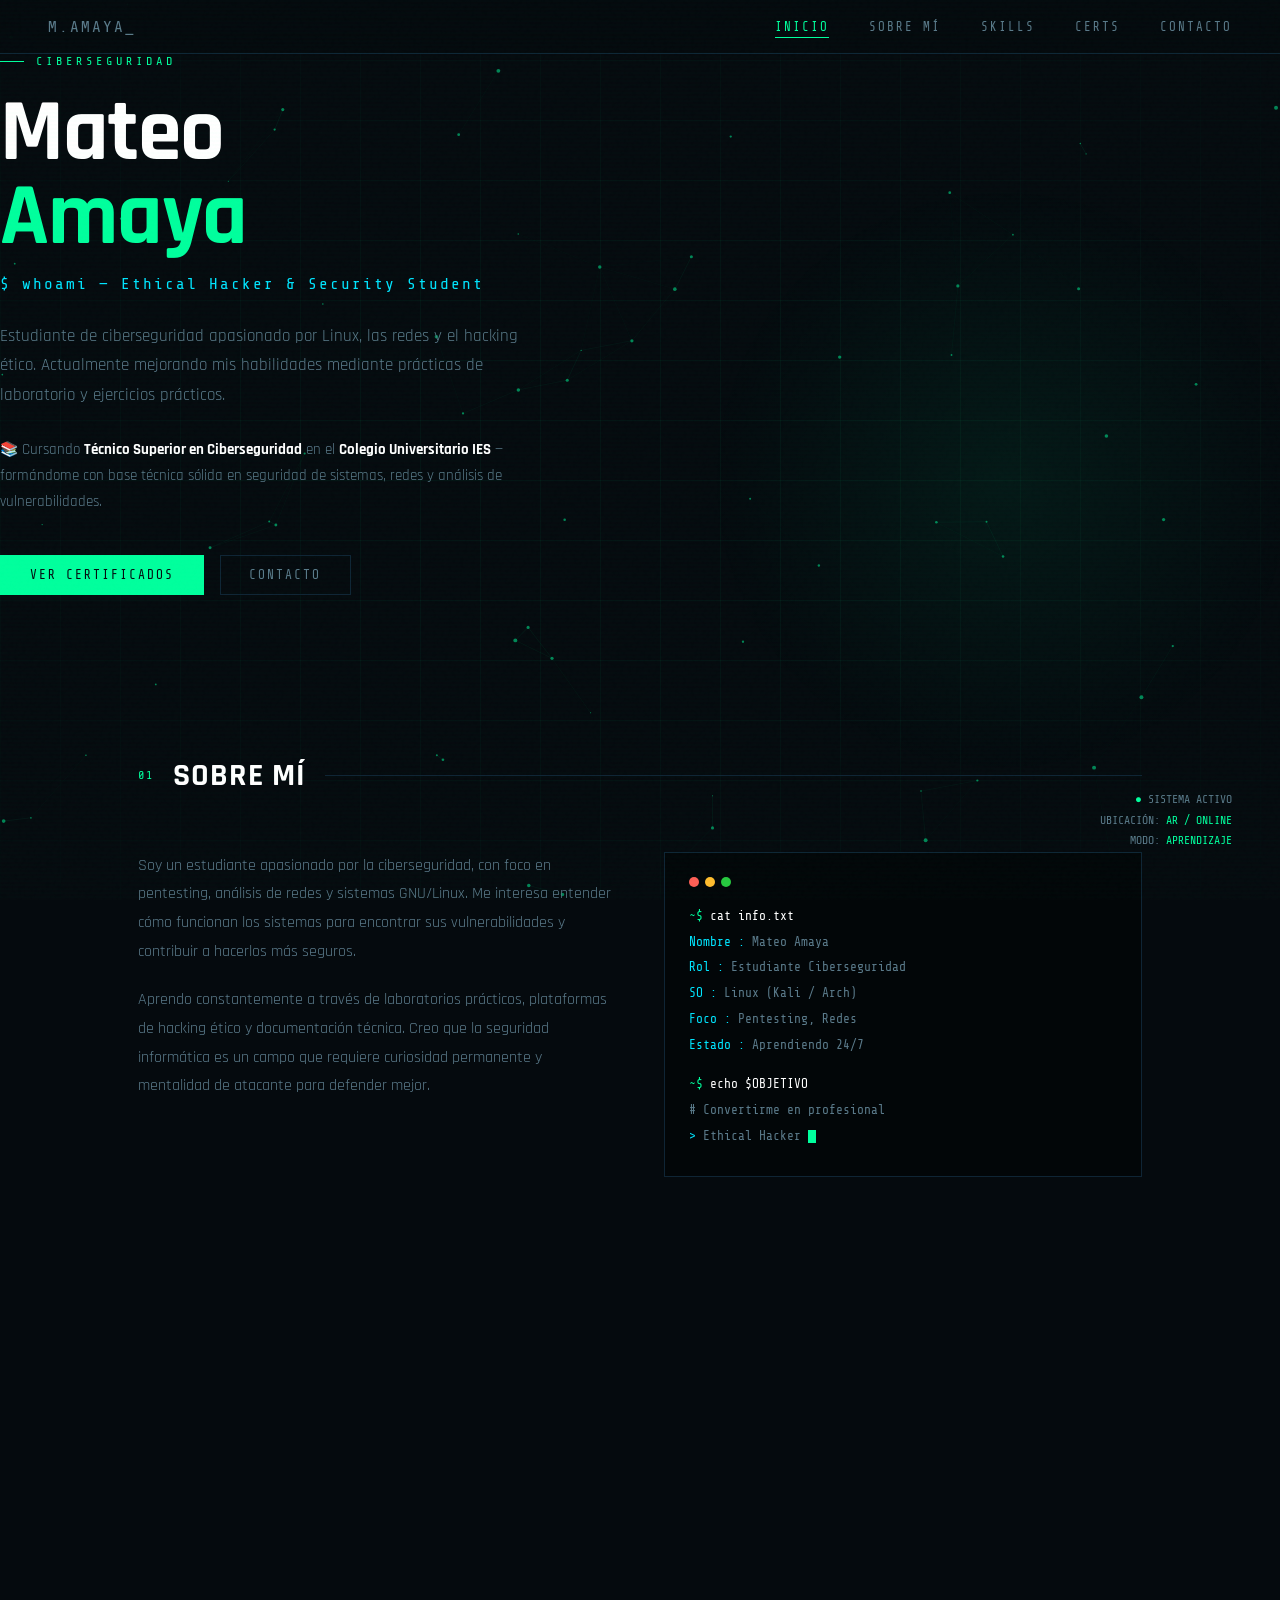
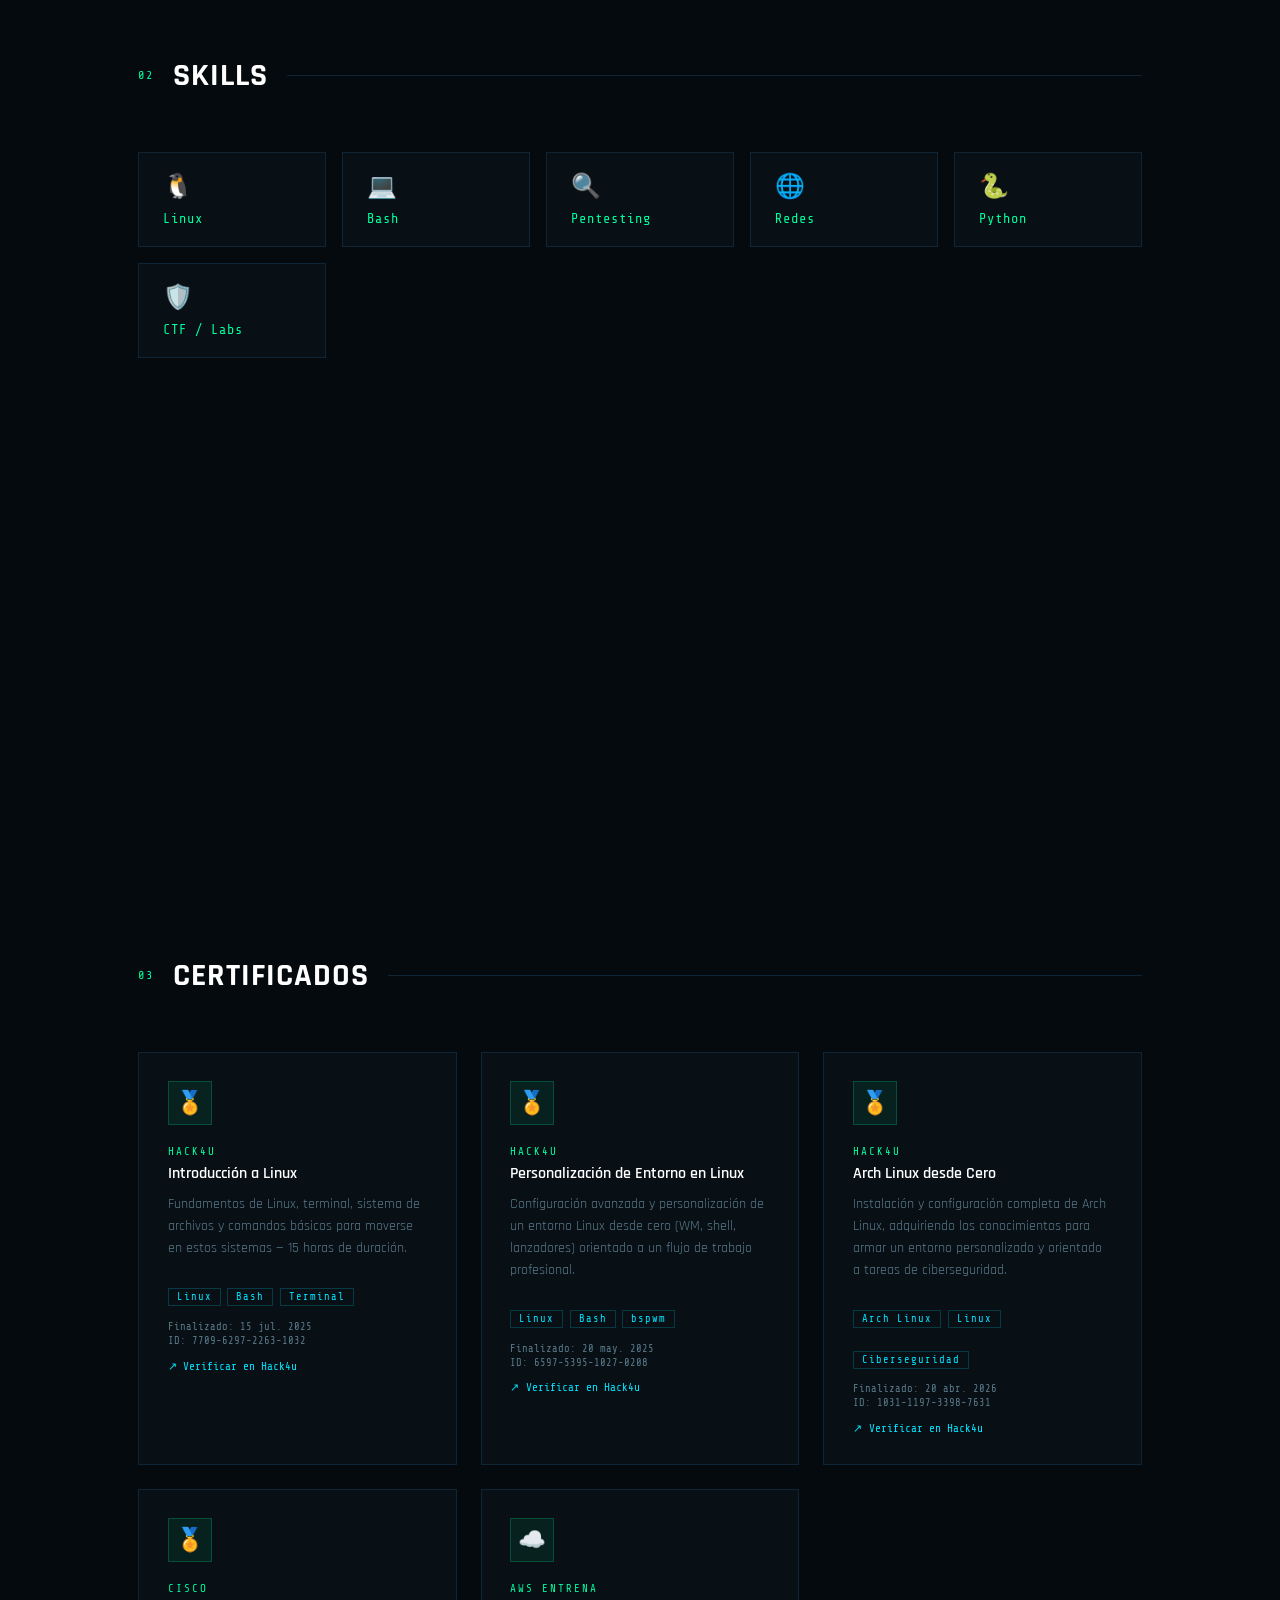
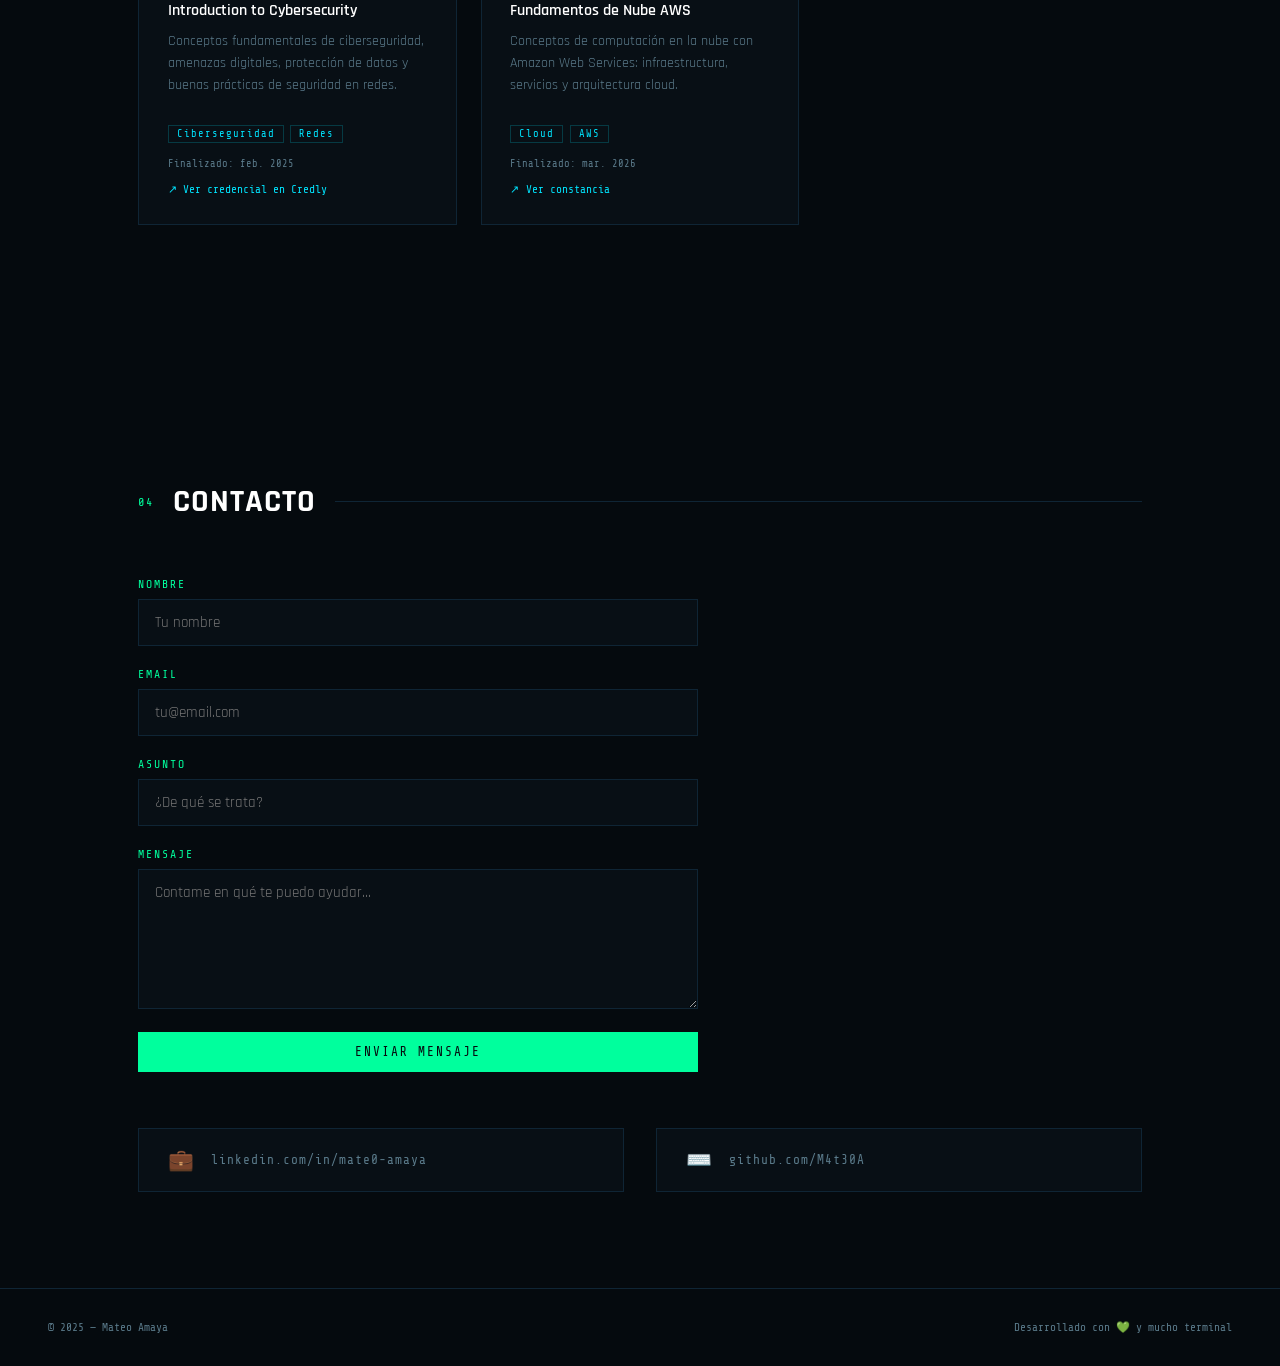
==== commit f4876778: "Convert portfolio to single scrollable page" ====
--- a/index.html
+++ b/index.html
@@ -15,15 +15,15 @@
 <nav>
   <div class="nav-logo"><span id="typewriter"></span><span class="tw-cursor">_</span></div>
   <ul>
-    <li><a href="index.html" class="active">Inicio</a></li>
-    <li><a href="sobre-mi.html">Sobre mí</a></li>
-    <li><a href="skills.html">Skills</a></li>
-    <li><a href="certificados.html">Certs</a></li>
-    <li><a href="contacto.html">Contacto</a></li>
+    <li><a href="#inicio" class="active">Inicio</a></li>
+    <li><a href="#sobre-mi">Sobre mí</a></li>
+    <li><a href="#skills">Skills</a></li>
+    <li><a href="#certificados">Certs</a></li>
+    <li><a href="#contacto">Contacto</a></li>
   </ul>
 </nav>
 
-<div id="hero">
+<div id="inicio">
   <div class="hero-grid-bg"></div>
   <div class="hero-glow"></div>
 
@@ -41,8 +41,8 @@
       en seguridad de sistemas, redes y análisis de vulnerabilidades.
     </p>
     <div class="hero-btns">
-      <a href="certificados.html" class="btn btn-primary">Ver certificados</a>
-      <a href="contacto.html" class="btn btn-secondary">Contacto</a>
+      <a href="#certificados" class="btn btn-primary">Ver certificados</a>
+      <a href="#contacto" class="btn btn-secondary">Contacto</a>
     </div>
   </div>
 
@@ -53,11 +53,254 @@
   </div>
 </div>
 
+<section id="sobre-mi" class="page-section">
+  <div class="section-header page-hero">
+    <span class="section-num">01</span>
+    <h2 class="section-title">Sobre mí</h2>
+    <div class="section-line"></div>
+  </div>
+
+  <div class="about-grid reveal">
+    <div class="about-text">
+      <p>
+        Soy un estudiante apasionado por la ciberseguridad, con foco en pentesting,
+        análisis de redes y sistemas GNU/Linux. Me interesa entender cómo funcionan
+        los sistemas para encontrar sus vulnerabilidades y contribuir a hacerlos más seguros.
+      </p>
+      <p>
+        Aprendo constantemente a través de laboratorios prácticos, plataformas de hacking
+        ético y documentación técnica. Creo que la seguridad informática es un campo que
+        requiere curiosidad permanente y mentalidad de atacante para defender mejor.
+      </p>
+    </div>
+
+    <div class="terminal-box">
+      <div class="terminal-bar">
+        <div class="dot dot-r"></div>
+        <div class="dot dot-y"></div>
+        <div class="dot dot-g"></div>
+      </div>
+      <div class="t-line"><span class="prompt">~$</span> <span class="cmd">cat info.txt</span></div>
+      <div class="t-line"><span class="out">Nombre   : </span>Mateo Amaya</div>
+      <div class="t-line"><span class="out">Rol      : </span>Estudiante Ciberseguridad</div>
+      <div class="t-line"><span class="out">SO       : </span>Linux (Kali / Arch)</div>
+      <div class="t-line"><span class="out">Foco     : </span>Pentesting, Redes</div>
+      <div class="t-line"><span class="out">Estado   : </span>Aprendiendo 24/7</div>
+      <br>
+      <div class="t-line"><span class="prompt">~$</span> <span class="cmd">echo $OBJETIVO</span></div>
+      <div class="t-line comment"># Convertirme en profesional</div>
+      <div class="t-line"><span class="out">></span> Ethical Hacker <span class="cursor"></span></div>
+    </div>
+  </div>
+</section>
+
+<section id="skills" class="page-section">
+  <div class="section-header page-hero">
+    <span class="section-num">02</span>
+    <h2 class="section-title">Skills</h2>
+    <div class="section-line"></div>
+  </div>
+
+  <div class="skills-grid reveal">
+    <div class="skill-card">
+      <div class="skill-icon">🐧</div>
+      <div class="skill-name">Linux</div>
+    </div>
+    <div class="skill-card">
+      <div class="skill-icon">💻</div>
+      <div class="skill-name">Bash</div>
+    </div>
+    <div class="skill-card">
+      <div class="skill-icon">🔍</div>
+      <div class="skill-name">Pentesting</div>
+    </div>
+    <div class="skill-card">
+      <div class="skill-icon">🌐</div>
+      <div class="skill-name">Redes</div>
+    </div>
+    <div class="skill-card">
+      <div class="skill-icon">🐍</div>
+      <div class="skill-name">Python</div>
+    </div>
+    <div class="skill-card">
+      <div class="skill-icon">🛡️</div>
+      <div class="skill-name">CTF / Labs</div>
+    </div>
+  </div>
+</section>
+
+<section id="certificados" class="page-section">
+  <div class="section-header page-hero">
+    <span class="section-num">03</span>
+    <h2 class="section-title">Certificados</h2>
+    <div class="section-line"></div>
+  </div>
+
+  <div class="cert-grid reveal">
+
+    <!-- CERT 1: Introducción a Linux -->
+    <div class="cert-card has-preview has-link" data-img="images/certs/intro-linux.jpg">
+      <div class="cert-badge-btn" onclick="toggleCertImg(this, event)">🏅</div>
+      <div class="cert-body" onclick="window.open('https://hack4u.io/check-certificate/','_blank')">
+        <div class="cert-issuer">Hack4u</div>
+        <div class="cert-name">Introducción a Linux</div>
+        <div class="cert-desc">Fundamentos de Linux, terminal, sistema de archivos y comandos básicos para moverse en estos sistemas — 15 horas de duración.</div>
+        <div style="margin-top:0.8rem; display:flex; flex-wrap:wrap; gap:0.4rem;">
+          <span class="cert-tag">Linux</span>
+          <span class="cert-tag">Bash</span>
+          <span class="cert-tag">Terminal</span>
+        </div>
+        <div style="margin-top:0.9rem; font-family:var(--mono); font-size:0.65rem; color:var(--text-dim);">
+          <div>Finalizado: 15 jul. 2025</div>
+          <div style="margin-top:2px;">ID: 7709-6297-2263-1032</div>
+        </div>
+        <div style="margin-top:0.8rem; font-family:var(--mono); font-size:0.7rem; color:var(--cyan); display:flex; align-items:center; gap:0.4rem;">
+          <span>↗</span><span>Verificar en Hack4u</span>
+        </div>
+      </div>
+      <div class="cert-inner-img"><img src=""/><div class="close-btn" onclick="closeCertImg(this, event)">✕ CERRAR</div></div>
+    </div>
+
+    <!-- CERT 2: Personalización de Entorno en Linux -->
+    <div class="cert-card has-preview has-link" data-img="images/certs/personalizacion-linux.jpg">
+      <div class="cert-badge-btn" onclick="toggleCertImg(this, event)">🏅</div>
+      <div class="cert-body" onclick="window.open('https://hack4u.io/check-certificate/','_blank')">
+        <div class="cert-issuer">Hack4u</div>
+        <div class="cert-name">Personalización de Entorno en Linux</div>
+        <div class="cert-desc">Configuración avanzada y personalización de un entorno Linux desde cero (WM, shell, lanzadores) orientado a un flujo de trabajo profesional.</div>
+        <div style="margin-top:0.8rem; display:flex; flex-wrap:wrap; gap:0.4rem;">
+          <span class="cert-tag">Linux</span>
+          <span class="cert-tag">Bash</span>
+          <span class="cert-tag">bspwm</span>
+        </div>
+        <div style="margin-top:0.9rem; font-family:var(--mono); font-size:0.65rem; color:var(--text-dim);">
+          <div>Finalizado: 20 may. 2025</div>
+          <div style="margin-top:2px;">ID: 6597-5395-1027-0208</div>
+        </div>
+        <div style="margin-top:0.8rem; font-family:var(--mono); font-size:0.7rem; color:var(--cyan); display:flex; align-items:center; gap:0.4rem;">
+          <span>↗</span><span>Verificar en Hack4u</span>
+        </div>
+      </div>
+      <div class="cert-inner-img"><img src=""/><div class="close-btn" onclick="closeCertImg(this, event)">✕ CERRAR</div></div>
+    </div>
+
+    <!-- CERT 3: Arch Linux desde Cero -->
+    <div class="cert-card has-preview has-link" data-img="images/certs/arch-linux-cero.jpg">
+      <div class="cert-badge-btn" onclick="toggleCertImg(this, event)">🏅</div>
+      <div class="cert-body" onclick="window.open('https://hack4u.io/check-certificate/','_blank')">
+        <div class="cert-issuer">Hack4u</div>
+        <div class="cert-name">Arch Linux desde Cero</div>
+        <div class="cert-desc">Instalación y configuración completa de Arch Linux, adquiriendo los conocimientos para armar un entorno personalizado y orientado a tareas de ciberseguridad.</div>
+        <div style="margin-top:0.8rem; display:flex; flex-wrap:wrap; gap:0.4rem;">
+          <span class="cert-tag">Arch Linux</span>
+          <span class="cert-tag">Linux</span>
+          <span class="cert-tag">Ciberseguridad</span>
+        </div>
+        <div style="margin-top:0.9rem; font-family:var(--mono); font-size:0.65rem; color:var(--text-dim);">
+          <div>Finalizado: 20 abr. 2026</div>
+          <div style="margin-top:2px;">ID: 1031-1197-3398-7631</div>
+        </div>
+        <div style="margin-top:0.8rem; font-family:var(--mono); font-size:0.7rem; color:var(--cyan); display:flex; align-items:center; gap:0.4rem;">
+          <span>↗</span><span>Verificar en Hack4u</span>
+        </div>
+      </div>
+      <div class="cert-inner-img"><img src=""/><div class="close-btn" onclick="closeCertImg(this, event)">✕ CERRAR</div></div>
+    </div>
+
+    <!-- CERT 4: Cisco -->
+    <div class="cert-card has-link" onclick="window.open('https://www.credly.com/badges/89ece436-20bd-4f36-a4b3-9df953eb090a/linked_in_profile','_blank')" style="cursor:pointer;">
+      <div class="cert-badge-btn" style="cursor:default;">🏅</div>
+      <div class="cert-body">
+        <div class="cert-issuer">Cisco</div>
+        <div class="cert-name">Introduction to Cybersecurity</div>
+        <div class="cert-desc">Conceptos fundamentales de ciberseguridad, amenazas digitales, protección de datos y buenas prácticas de seguridad en redes.</div>
+        <div style="margin-top:0.8rem; display:flex; flex-wrap:wrap; gap:0.4rem;">
+          <span class="cert-tag">Ciberseguridad</span>
+          <span class="cert-tag">Redes</span>
+        </div>
+        <div style="margin-top:0.9rem; font-family:var(--mono); font-size:0.65rem; color:var(--text-dim);">
+          <div>Finalizado: feb. 2025</div>
+        </div>
+        <div style="margin-top:0.8rem; font-family:var(--mono); font-size:0.7rem; color:var(--cyan); display:flex; align-items:center; gap:0.4rem;">
+          <span>↗</span><span>Ver credencial en Credly</span>
+        </div>
+      </div>
+    </div>
+
+    <!-- CERT 5: AWS -->
+    <div class="cert-card has-link" onclick="window.open('https://www.aws.training/','_blank')" style="cursor:pointer;">
+      <div class="cert-badge-btn" style="cursor:default;">☁️</div>
+      <div class="cert-body">
+        <div class="cert-issuer">AWS Entrena</div>
+        <div class="cert-name">Fundamentos de Nube AWS</div>
+        <div class="cert-desc">Conceptos de computación en la nube con Amazon Web Services: infraestructura, servicios y arquitectura cloud.</div>
+        <div style="margin-top:0.8rem; display:flex; flex-wrap:wrap; gap:0.4rem;">
+          <span class="cert-tag">Cloud</span>
+          <span class="cert-tag">AWS</span>
+        </div>
+        <div style="margin-top:0.9rem; font-family:var(--mono); font-size:0.65rem; color:var(--text-dim);">
+          <div>Finalizado: mar. 2026</div>
+        </div>
+        <div style="margin-top:0.8rem; font-family:var(--mono); font-size:0.7rem; color:var(--cyan); display:flex; align-items:center; gap:0.4rem;">
+          <span>↗</span><span>Ver constancia</span>
+        </div>
+      </div>
+    </div>
+
+  </div>
+</section>
+
+<section id="contacto" class="page-section">
+  <div class="section-header page-hero">
+    <span class="section-num">04</span>
+    <h2 class="section-title">Contacto</h2>
+    <div class="section-line"></div>
+  </div>
+
+  <form id="contact-form" class="contact-form reveal" action="https://formspree.io/f/xyezejpk" method="POST">
+    <div class="form-group">
+      <label for="name">Nombre</label>
+      <input type="text" id="name" name="name" required placeholder="Tu nombre">
+    </div>
+    <div class="form-group">
+      <label for="email">Email</label>
+      <input type="email" id="email" name="email" required placeholder="tu@email.com">
+    </div>
+    <div class="form-group">
+      <label for="subject">Asunto</label>
+      <input type="text" id="subject" name="subject" placeholder="¿De qué se trata?">
+    </div>
+    <div class="form-group">
+      <label for="message">Mensaje</label>
+      <textarea id="message" name="message" required placeholder="Contame en qué te puedo ayudar..."></textarea>
+    </div>
+
+    <input type="text" name="_gotcha" class="form-honeypot" tabindex="-1" autocomplete="off">
+
+    <button type="submit" class="btn btn-primary" id="submit-btn">Enviar mensaje</button>
+
+    <div id="form-status" class="form-status"></div>
+  </form>
+
+  <div class="contact-wrapper reveal">
+    <a href="https://linkedin.com/in/mate0-amaya" target="_blank" class="contact-link">
+      <span class="icon">💼</span>
+      <span>linkedin.com/in/mate0-amaya</span>
+    </a>
+    <a href="https://github.com/M4t30A" target="_blank" class="contact-link">
+      <span class="icon">⌨️</span>
+      <span>github.com/M4t30A</span>
+    </a>
+  </div>
+</section>
+
 <footer>
   <div>© 2025 — Mateo Amaya</div>
   <div>Desarrollado con 💚 y mucho terminal</div>
 </footer>
 
+<div id="cert-overlay"><img id="cert-overlay-img" src="" alt="Certificado"/></div>
+
 <div id="sudo-overlay">
   <div id="sudo-terminal">
     <div class="sudo-bar"><span>root@m4t30a:~#</span></div>
@@ -67,5 +310,61 @@
 </div>
 
 <script src="js/main.js"></script>
+<script src="js/certs.js"></script>
+<script>
+const form = document.getElementById('contact-form');
+const status = document.getElementById('form-status');
+const submitBtn = document.getElementById('submit-btn');
+
+form.addEventListener('submit', async function (e) {
+  e.preventDefault();
+  submitBtn.disabled = true;
+  submitBtn.textContent = 'Enviando...';
+
+  try {
+    const response = await fetch(form.action, {
+      method: 'POST',
+      body: new FormData(form),
+      headers: { 'Accept': 'application/json' }
+    });
+
+    if (response.ok) {
+      status.textContent = '✓ Mensaje enviado. Te voy a responder a la brevedad.';
+      status.className = 'form-status show success';
+      form.reset();
+    } else {
+      const data = await response.json().catch(() => null);
+      if (data && data.errors) {
+        status.textContent = '✕ ' + data.errors.map(err => err.message).join(', ');
+      } else {
+        status.textContent = '✕ No se pudo enviar. Probá de nuevo en un momento.';
+      }
+      status.className = 'form-status show error';
+    }
+  } catch (err) {
+    status.textContent = '✕ Error de conexión. Revisá tu internet e intentá de nuevo.';
+    status.className = 'form-status show error';
+  } finally {
+    submitBtn.disabled = false;
+    submitBtn.textContent = 'Enviar mensaje';
+  }
+});
+
+// Mantener marcada en la barra la sección que se está viendo.
+const navLinks = document.querySelectorAll('nav a[href^="#"]');
+const navSections = document.querySelectorAll('#inicio, section[id]');
+
+const navObserver = new IntersectionObserver((entries) => {
+  entries.forEach(entry => {
+    if (entry.isIntersecting) {
+      navLinks.forEach(link => {
+        link.classList.toggle('active', link.getAttribute('href') === '#' + entry.target.id);
+      });
+    }
+  });
+}, { rootMargin: '-35% 0px -55% 0px', threshold: 0 });
+
+navSections.forEach(section => navObserver.observe(section));
+</script>
 </body>
 </html>
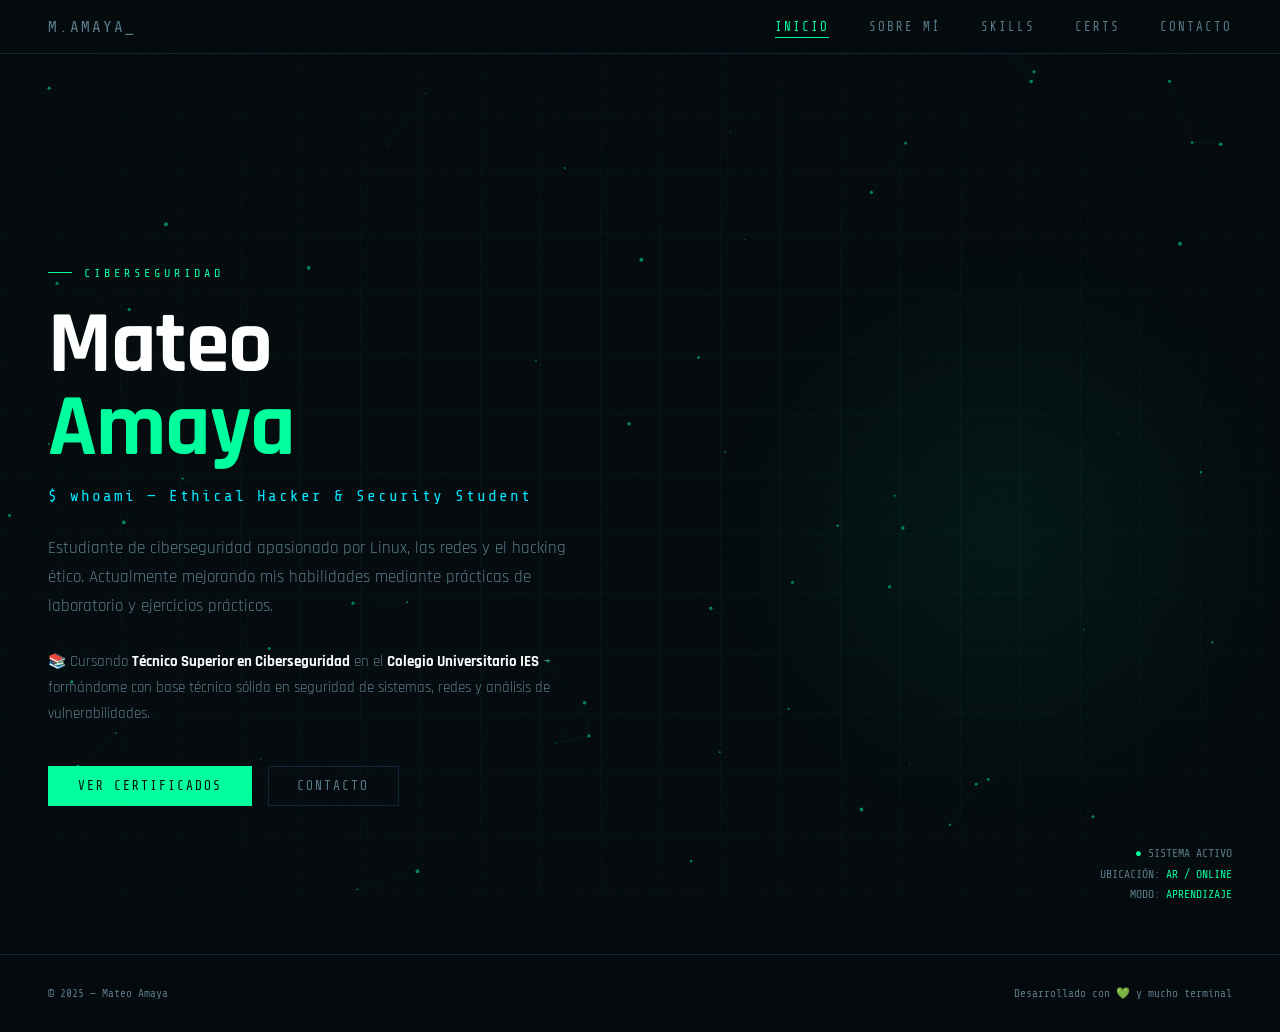
==== commit 195114f2: "Revert single-page portfolio change" ====
--- a/index.html
+++ b/index.html
@@ -15,15 +15,15 @@
 <nav>
   <div class="nav-logo"><span id="typewriter"></span><span class="tw-cursor">_</span></div>
   <ul>
-    <li><a href="#inicio" class="active">Inicio</a></li>
-    <li><a href="#sobre-mi">Sobre mí</a></li>
-    <li><a href="#skills">Skills</a></li>
-    <li><a href="#certificados">Certs</a></li>
-    <li><a href="#contacto">Contacto</a></li>
+    <li><a href="index.html" class="active">Inicio</a></li>
+    <li><a href="sobre-mi.html">Sobre mí</a></li>
+    <li><a href="skills.html">Skills</a></li>
+    <li><a href="certificados.html">Certs</a></li>
+    <li><a href="contacto.html">Contacto</a></li>
   </ul>
 </nav>
 
-<div id="inicio">
+<div id="hero">
   <div class="hero-grid-bg"></div>
   <div class="hero-glow"></div>
 
@@ -41,8 +41,8 @@
       en seguridad de sistemas, redes y análisis de vulnerabilidades.
     </p>
     <div class="hero-btns">
-      <a href="#certificados" class="btn btn-primary">Ver certificados</a>
-      <a href="#contacto" class="btn btn-secondary">Contacto</a>
+      <a href="certificados.html" class="btn btn-primary">Ver certificados</a>
+      <a href="contacto.html" class="btn btn-secondary">Contacto</a>
     </div>
   </div>
 
@@ -53,253 +53,10 @@
   </div>
 </div>
 
-<section id="sobre-mi" class="page-section">
-  <div class="section-header page-hero">
-    <span class="section-num">01</span>
-    <h2 class="section-title">Sobre mí</h2>
-    <div class="section-line"></div>
-  </div>
-
-  <div class="about-grid reveal">
-    <div class="about-text">
-      <p>
-        Soy un estudiante apasionado por la ciberseguridad, con foco en pentesting,
-        análisis de redes y sistemas GNU/Linux. Me interesa entender cómo funcionan
-        los sistemas para encontrar sus vulnerabilidades y contribuir a hacerlos más seguros.
-      </p>
-      <p>
-        Aprendo constantemente a través de laboratorios prácticos, plataformas de hacking
-        ético y documentación técnica. Creo que la seguridad informática es un campo que
-        requiere curiosidad permanente y mentalidad de atacante para defender mejor.
-      </p>
-    </div>
-
-    <div class="terminal-box">
-      <div class="terminal-bar">
-        <div class="dot dot-r"></div>
-        <div class="dot dot-y"></div>
-        <div class="dot dot-g"></div>
-      </div>
-      <div class="t-line"><span class="prompt">~$</span> <span class="cmd">cat info.txt</span></div>
-      <div class="t-line"><span class="out">Nombre   : </span>Mateo Amaya</div>
-      <div class="t-line"><span class="out">Rol      : </span>Estudiante Ciberseguridad</div>
-      <div class="t-line"><span class="out">SO       : </span>Linux (Kali / Arch)</div>
-      <div class="t-line"><span class="out">Foco     : </span>Pentesting, Redes</div>
-      <div class="t-line"><span class="out">Estado   : </span>Aprendiendo 24/7</div>
-      <br>
-      <div class="t-line"><span class="prompt">~$</span> <span class="cmd">echo $OBJETIVO</span></div>
-      <div class="t-line comment"># Convertirme en profesional</div>
-      <div class="t-line"><span class="out">></span> Ethical Hacker <span class="cursor"></span></div>
-    </div>
-  </div>
-</section>
-
-<section id="skills" class="page-section">
-  <div class="section-header page-hero">
-    <span class="section-num">02</span>
-    <h2 class="section-title">Skills</h2>
-    <div class="section-line"></div>
-  </div>
-
-  <div class="skills-grid reveal">
-    <div class="skill-card">
-      <div class="skill-icon">🐧</div>
-      <div class="skill-name">Linux</div>
-    </div>
-    <div class="skill-card">
-      <div class="skill-icon">💻</div>
-      <div class="skill-name">Bash</div>
-    </div>
-    <div class="skill-card">
-      <div class="skill-icon">🔍</div>
-      <div class="skill-name">Pentesting</div>
-    </div>
-    <div class="skill-card">
-      <div class="skill-icon">🌐</div>
-      <div class="skill-name">Redes</div>
-    </div>
-    <div class="skill-card">
-      <div class="skill-icon">🐍</div>
-      <div class="skill-name">Python</div>
-    </div>
-    <div class="skill-card">
-      <div class="skill-icon">🛡️</div>
-      <div class="skill-name">CTF / Labs</div>
-    </div>
-  </div>
-</section>
-
-<section id="certificados" class="page-section">
-  <div class="section-header page-hero">
-    <span class="section-num">03</span>
-    <h2 class="section-title">Certificados</h2>
-    <div class="section-line"></div>
-  </div>
-
-  <div class="cert-grid reveal">
-
-    <!-- CERT 1: Introducción a Linux -->
-    <div class="cert-card has-preview has-link" data-img="images/certs/intro-linux.jpg">
-      <div class="cert-badge-btn" onclick="toggleCertImg(this, event)">🏅</div>
-      <div class="cert-body" onclick="window.open('https://hack4u.io/check-certificate/','_blank')">
-        <div class="cert-issuer">Hack4u</div>
-        <div class="cert-name">Introducción a Linux</div>
-        <div class="cert-desc">Fundamentos de Linux, terminal, sistema de archivos y comandos básicos para moverse en estos sistemas — 15 horas de duración.</div>
-        <div style="margin-top:0.8rem; display:flex; flex-wrap:wrap; gap:0.4rem;">
-          <span class="cert-tag">Linux</span>
-          <span class="cert-tag">Bash</span>
-          <span class="cert-tag">Terminal</span>
-        </div>
-        <div style="margin-top:0.9rem; font-family:var(--mono); font-size:0.65rem; color:var(--text-dim);">
-          <div>Finalizado: 15 jul. 2025</div>
-          <div style="margin-top:2px;">ID: 7709-6297-2263-1032</div>
-        </div>
-        <div style="margin-top:0.8rem; font-family:var(--mono); font-size:0.7rem; color:var(--cyan); display:flex; align-items:center; gap:0.4rem;">
-          <span>↗</span><span>Verificar en Hack4u</span>
-        </div>
-      </div>
-      <div class="cert-inner-img"><img src=""/><div class="close-btn" onclick="closeCertImg(this, event)">✕ CERRAR</div></div>
-    </div>
-
-    <!-- CERT 2: Personalización de Entorno en Linux -->
-    <div class="cert-card has-preview has-link" data-img="images/certs/personalizacion-linux.jpg">
-      <div class="cert-badge-btn" onclick="toggleCertImg(this, event)">🏅</div>
-      <div class="cert-body" onclick="window.open('https://hack4u.io/check-certificate/','_blank')">
-        <div class="cert-issuer">Hack4u</div>
-        <div class="cert-name">Personalización de Entorno en Linux</div>
-        <div class="cert-desc">Configuración avanzada y personalización de un entorno Linux desde cero (WM, shell, lanzadores) orientado a un flujo de trabajo profesional.</div>
-        <div style="margin-top:0.8rem; display:flex; flex-wrap:wrap; gap:0.4rem;">
-          <span class="cert-tag">Linux</span>
-          <span class="cert-tag">Bash</span>
-          <span class="cert-tag">bspwm</span>
-        </div>
-        <div style="margin-top:0.9rem; font-family:var(--mono); font-size:0.65rem; color:var(--text-dim);">
-          <div>Finalizado: 20 may. 2025</div>
-          <div style="margin-top:2px;">ID: 6597-5395-1027-0208</div>
-        </div>
-        <div style="margin-top:0.8rem; font-family:var(--mono); font-size:0.7rem; color:var(--cyan); display:flex; align-items:center; gap:0.4rem;">
-          <span>↗</span><span>Verificar en Hack4u</span>
-        </div>
-      </div>
-      <div class="cert-inner-img"><img src=""/><div class="close-btn" onclick="closeCertImg(this, event)">✕ CERRAR</div></div>
-    </div>
-
-    <!-- CERT 3: Arch Linux desde Cero -->
-    <div class="cert-card has-preview has-link" data-img="images/certs/arch-linux-cero.jpg">
-      <div class="cert-badge-btn" onclick="toggleCertImg(this, event)">🏅</div>
-      <div class="cert-body" onclick="window.open('https://hack4u.io/check-certificate/','_blank')">
-        <div class="cert-issuer">Hack4u</div>
-        <div class="cert-name">Arch Linux desde Cero</div>
-        <div class="cert-desc">Instalación y configuración completa de Arch Linux, adquiriendo los conocimientos para armar un entorno personalizado y orientado a tareas de ciberseguridad.</div>
-        <div style="margin-top:0.8rem; display:flex; flex-wrap:wrap; gap:0.4rem;">
-          <span class="cert-tag">Arch Linux</span>
-          <span class="cert-tag">Linux</span>
-          <span class="cert-tag">Ciberseguridad</span>
-        </div>
-        <div style="margin-top:0.9rem; font-family:var(--mono); font-size:0.65rem; color:var(--text-dim);">
-          <div>Finalizado: 20 abr. 2026</div>
-          <div style="margin-top:2px;">ID: 1031-1197-3398-7631</div>
-        </div>
-        <div style="margin-top:0.8rem; font-family:var(--mono); font-size:0.7rem; color:var(--cyan); display:flex; align-items:center; gap:0.4rem;">
-          <span>↗</span><span>Verificar en Hack4u</span>
-        </div>
-      </div>
-      <div class="cert-inner-img"><img src=""/><div class="close-btn" onclick="closeCertImg(this, event)">✕ CERRAR</div></div>
-    </div>
-
-    <!-- CERT 4: Cisco -->
-    <div class="cert-card has-link" onclick="window.open('https://www.credly.com/badges/89ece436-20bd-4f36-a4b3-9df953eb090a/linked_in_profile','_blank')" style="cursor:pointer;">
-      <div class="cert-badge-btn" style="cursor:default;">🏅</div>
-      <div class="cert-body">
-        <div class="cert-issuer">Cisco</div>
-        <div class="cert-name">Introduction to Cybersecurity</div>
-        <div class="cert-desc">Conceptos fundamentales de ciberseguridad, amenazas digitales, protección de datos y buenas prácticas de seguridad en redes.</div>
-        <div style="margin-top:0.8rem; display:flex; flex-wrap:wrap; gap:0.4rem;">
-          <span class="cert-tag">Ciberseguridad</span>
-          <span class="cert-tag">Redes</span>
-        </div>
-        <div style="margin-top:0.9rem; font-family:var(--mono); font-size:0.65rem; color:var(--text-dim);">
-          <div>Finalizado: feb. 2025</div>
-        </div>
-        <div style="margin-top:0.8rem; font-family:var(--mono); font-size:0.7rem; color:var(--cyan); display:flex; align-items:center; gap:0.4rem;">
-          <span>↗</span><span>Ver credencial en Credly</span>
-        </div>
-      </div>
-    </div>
-
-    <!-- CERT 5: AWS -->
-    <div class="cert-card has-link" onclick="window.open('https://www.aws.training/','_blank')" style="cursor:pointer;">
-      <div class="cert-badge-btn" style="cursor:default;">☁️</div>
-      <div class="cert-body">
-        <div class="cert-issuer">AWS Entrena</div>
-        <div class="cert-name">Fundamentos de Nube AWS</div>
-        <div class="cert-desc">Conceptos de computación en la nube con Amazon Web Services: infraestructura, servicios y arquitectura cloud.</div>
-        <div style="margin-top:0.8rem; display:flex; flex-wrap:wrap; gap:0.4rem;">
-          <span class="cert-tag">Cloud</span>
-          <span class="cert-tag">AWS</span>
-        </div>
-        <div style="margin-top:0.9rem; font-family:var(--mono); font-size:0.65rem; color:var(--text-dim);">
-          <div>Finalizado: mar. 2026</div>
-        </div>
-        <div style="margin-top:0.8rem; font-family:var(--mono); font-size:0.7rem; color:var(--cyan); display:flex; align-items:center; gap:0.4rem;">
-          <span>↗</span><span>Ver constancia</span>
-        </div>
-      </div>
-    </div>
-
-  </div>
-</section>
-
-<section id="contacto" class="page-section">
-  <div class="section-header page-hero">
-    <span class="section-num">04</span>
-    <h2 class="section-title">Contacto</h2>
-    <div class="section-line"></div>
-  </div>
-
-  <form id="contact-form" class="contact-form reveal" action="https://formspree.io/f/xyezejpk" method="POST">
-    <div class="form-group">
-      <label for="name">Nombre</label>
-      <input type="text" id="name" name="name" required placeholder="Tu nombre">
-    </div>
-    <div class="form-group">
-      <label for="email">Email</label>
-      <input type="email" id="email" name="email" required placeholder="tu@email.com">
-    </div>
-    <div class="form-group">
-      <label for="subject">Asunto</label>
-      <input type="text" id="subject" name="subject" placeholder="¿De qué se trata?">
-    </div>
-    <div class="form-group">
-      <label for="message">Mensaje</label>
-      <textarea id="message" name="message" required placeholder="Contame en qué te puedo ayudar..."></textarea>
-    </div>
-
-    <input type="text" name="_gotcha" class="form-honeypot" tabindex="-1" autocomplete="off">
-
-    <button type="submit" class="btn btn-primary" id="submit-btn">Enviar mensaje</button>
-
-    <div id="form-status" class="form-status"></div>
-  </form>
-
-  <div class="contact-wrapper reveal">
-    <a href="https://linkedin.com/in/mate0-amaya" target="_blank" class="contact-link">
-      <span class="icon">💼</span>
-      <span>linkedin.com/in/mate0-amaya</span>
-    </a>
-    <a href="https://github.com/M4t30A" target="_blank" class="contact-link">
-      <span class="icon">⌨️</span>
-      <span>github.com/M4t30A</span>
-    </a>
-  </div>
-</section>
-
 <footer>
   <div>© 2025 — Mateo Amaya</div>
   <div>Desarrollado con 💚 y mucho terminal</div>
 </footer>
-
-<div id="cert-overlay"><img id="cert-overlay-img" src="" alt="Certificado"/></div>
 
 <div id="sudo-overlay">
   <div id="sudo-terminal">
@@ -310,61 +67,5 @@
 </div>
 
 <script src="js/main.js"></script>
-<script src="js/certs.js"></script>
-<script>
-const form = document.getElementById('contact-form');
-const status = document.getElementById('form-status');
-const submitBtn = document.getElementById('submit-btn');
-
-form.addEventListener('submit', async function (e) {
-  e.preventDefault();
-  submitBtn.disabled = true;
-  submitBtn.textContent = 'Enviando...';
-
-  try {
-    const response = await fetch(form.action, {
-      method: 'POST',
-      body: new FormData(form),
-      headers: { 'Accept': 'application/json' }
-    });
-
-    if (response.ok) {
-      status.textContent = '✓ Mensaje enviado. Te voy a responder a la brevedad.';
-      status.className = 'form-status show success';
-      form.reset();
-    } else {
-      const data = await response.json().catch(() => null);
-      if (data && data.errors) {
-        status.textContent = '✕ ' + data.errors.map(err => err.message).join(', ');
-      } else {
-        status.textContent = '✕ No se pudo enviar. Probá de nuevo en un momento.';
-      }
-      status.className = 'form-status show error';
-    }
-  } catch (err) {
-    status.textContent = '✕ Error de conexión. Revisá tu internet e intentá de nuevo.';
-    status.className = 'form-status show error';
-  } finally {
-    submitBtn.disabled = false;
-    submitBtn.textContent = 'Enviar mensaje';
-  }
-});
-
-// Mantener marcada en la barra la sección que se está viendo.
-const navLinks = document.querySelectorAll('nav a[href^="#"]');
-const navSections = document.querySelectorAll('#inicio, section[id]');
-
-const navObserver = new IntersectionObserver((entries) => {
-  entries.forEach(entry => {
-    if (entry.isIntersecting) {
-      navLinks.forEach(link => {
-        link.classList.toggle('active', link.getAttribute('href') === '#' + entry.target.id);
-      });
-    }
-  });
-}, { rootMargin: '-35% 0px -55% 0px', threshold: 0 });
-
-navSections.forEach(section => navObserver.observe(section));
-</script>
 </body>
 </html>
